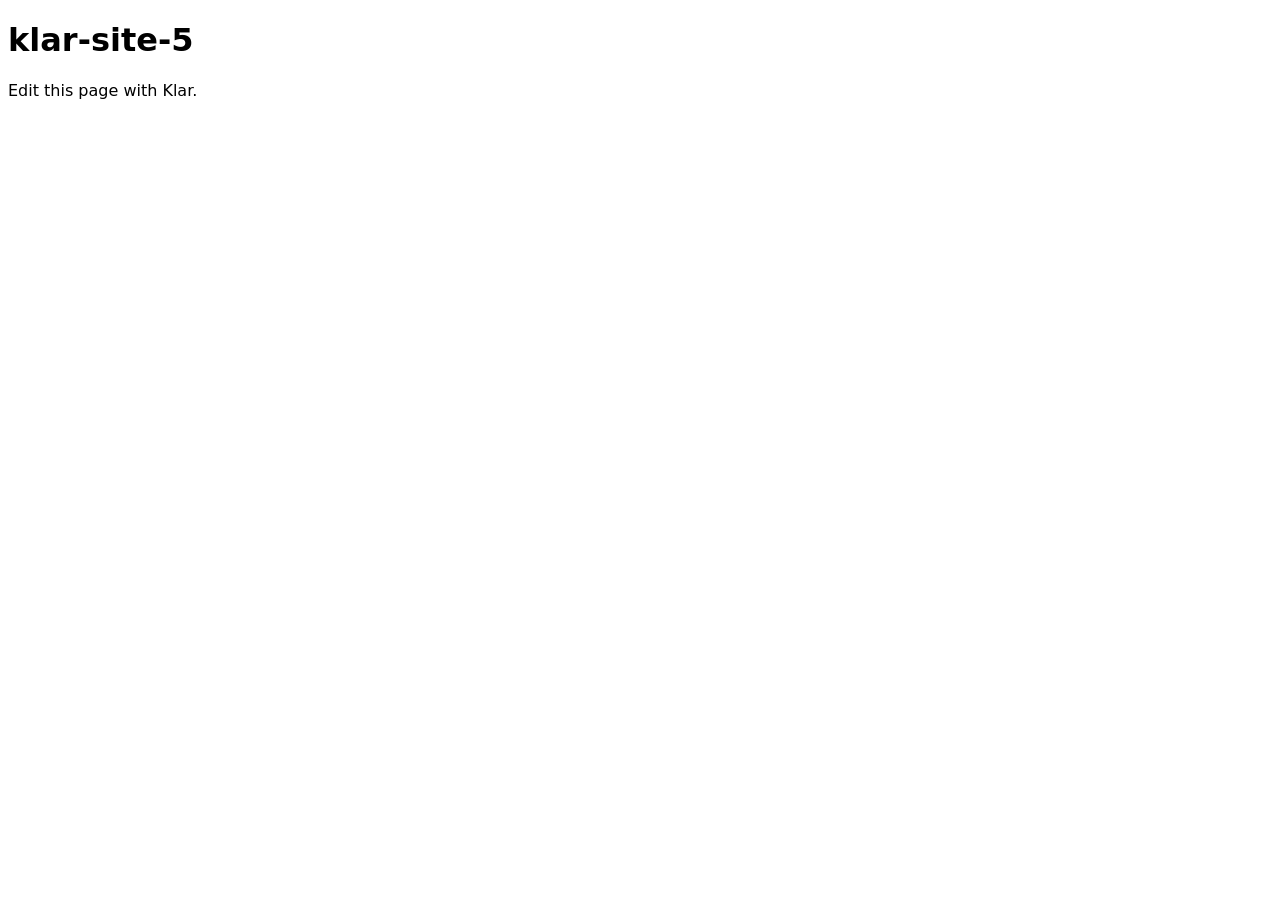
==== index.html @ 197f9dd0 "Seed initial files via Klar" ====
<!DOCTYPE html>
<html lang="en">
  <head>
    <meta charset="UTF-8">
    <meta name="viewport" content="width=device-width, initial-scale=1.0">
    <title>klar-site-5</title>
    <link rel="stylesheet" href="style.css">
    <script src="script.js" defer></script>
  </head>
  <body>
    <h1>klar-site-5</h1>
    <p>Edit this page with Klar.</p>
  </body>
</html>
---- style.css ----
body {
  font-family: system-ui, sans-serif;
}
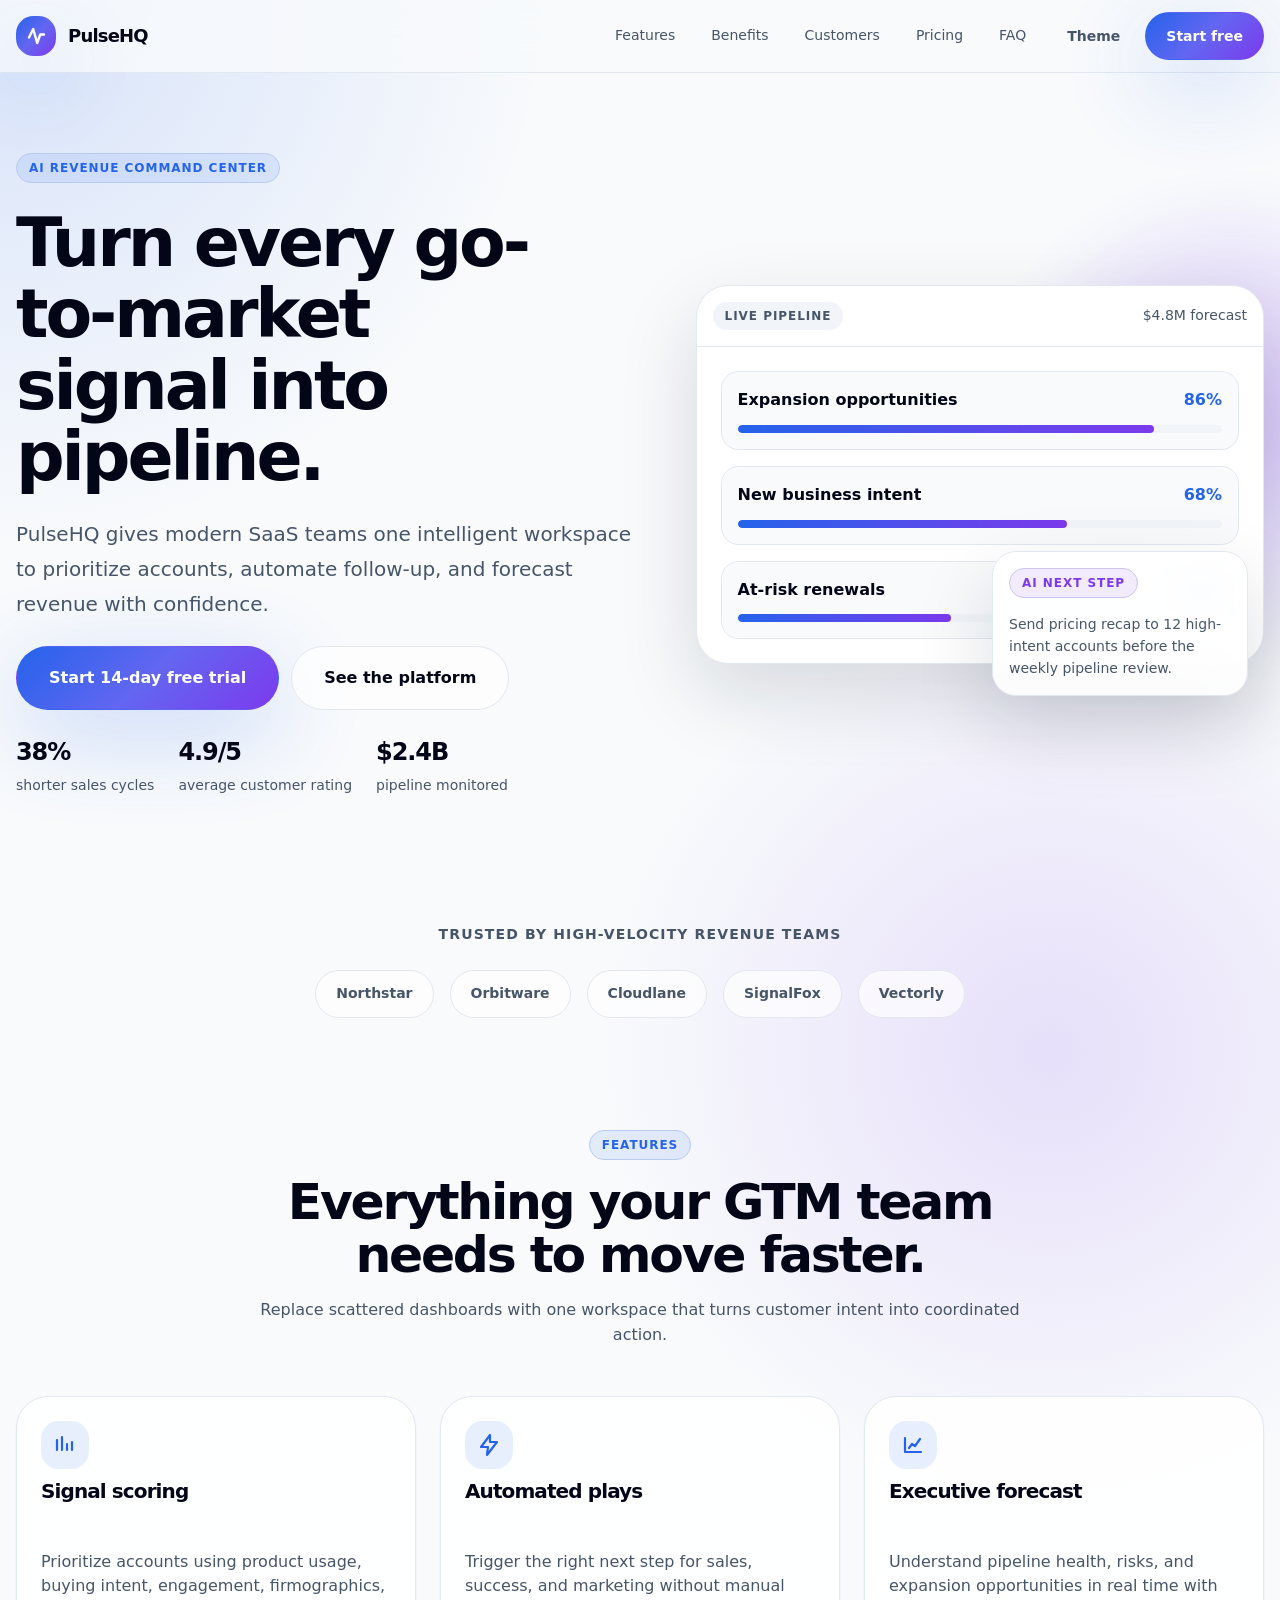
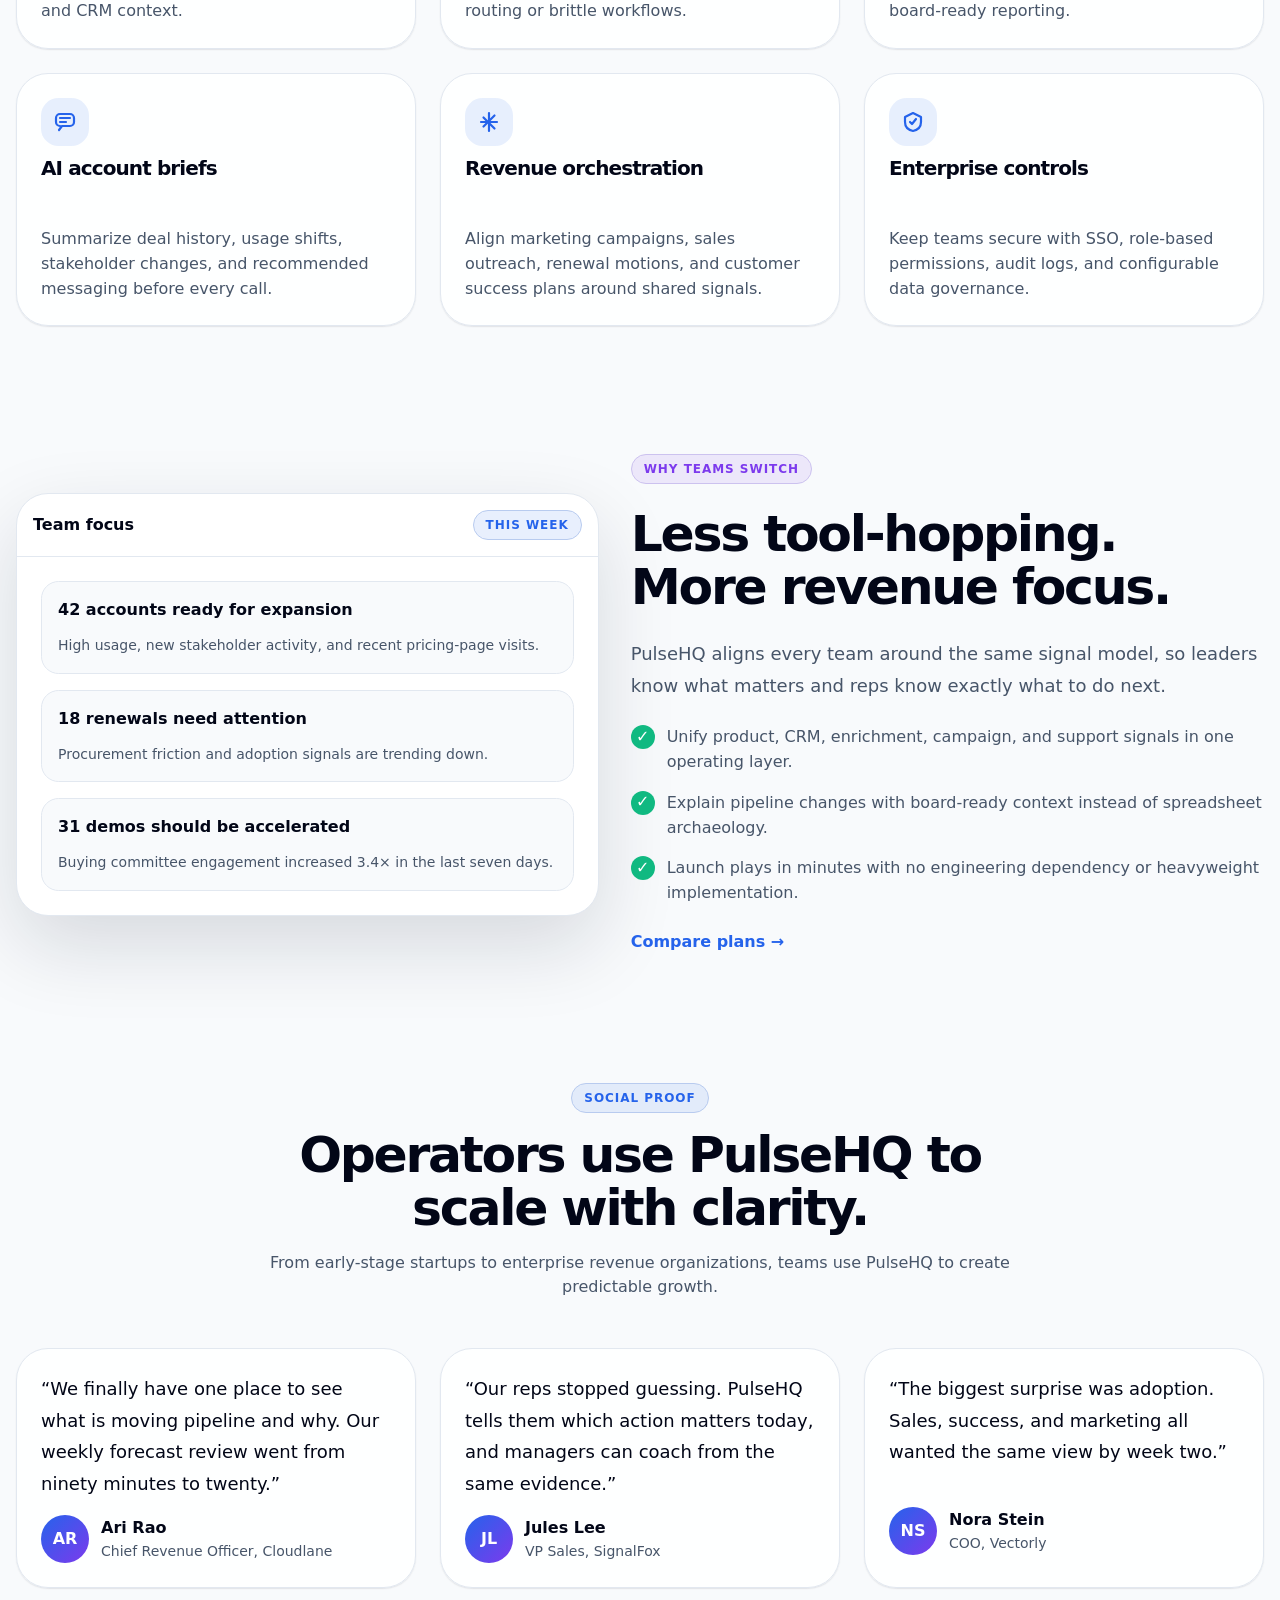
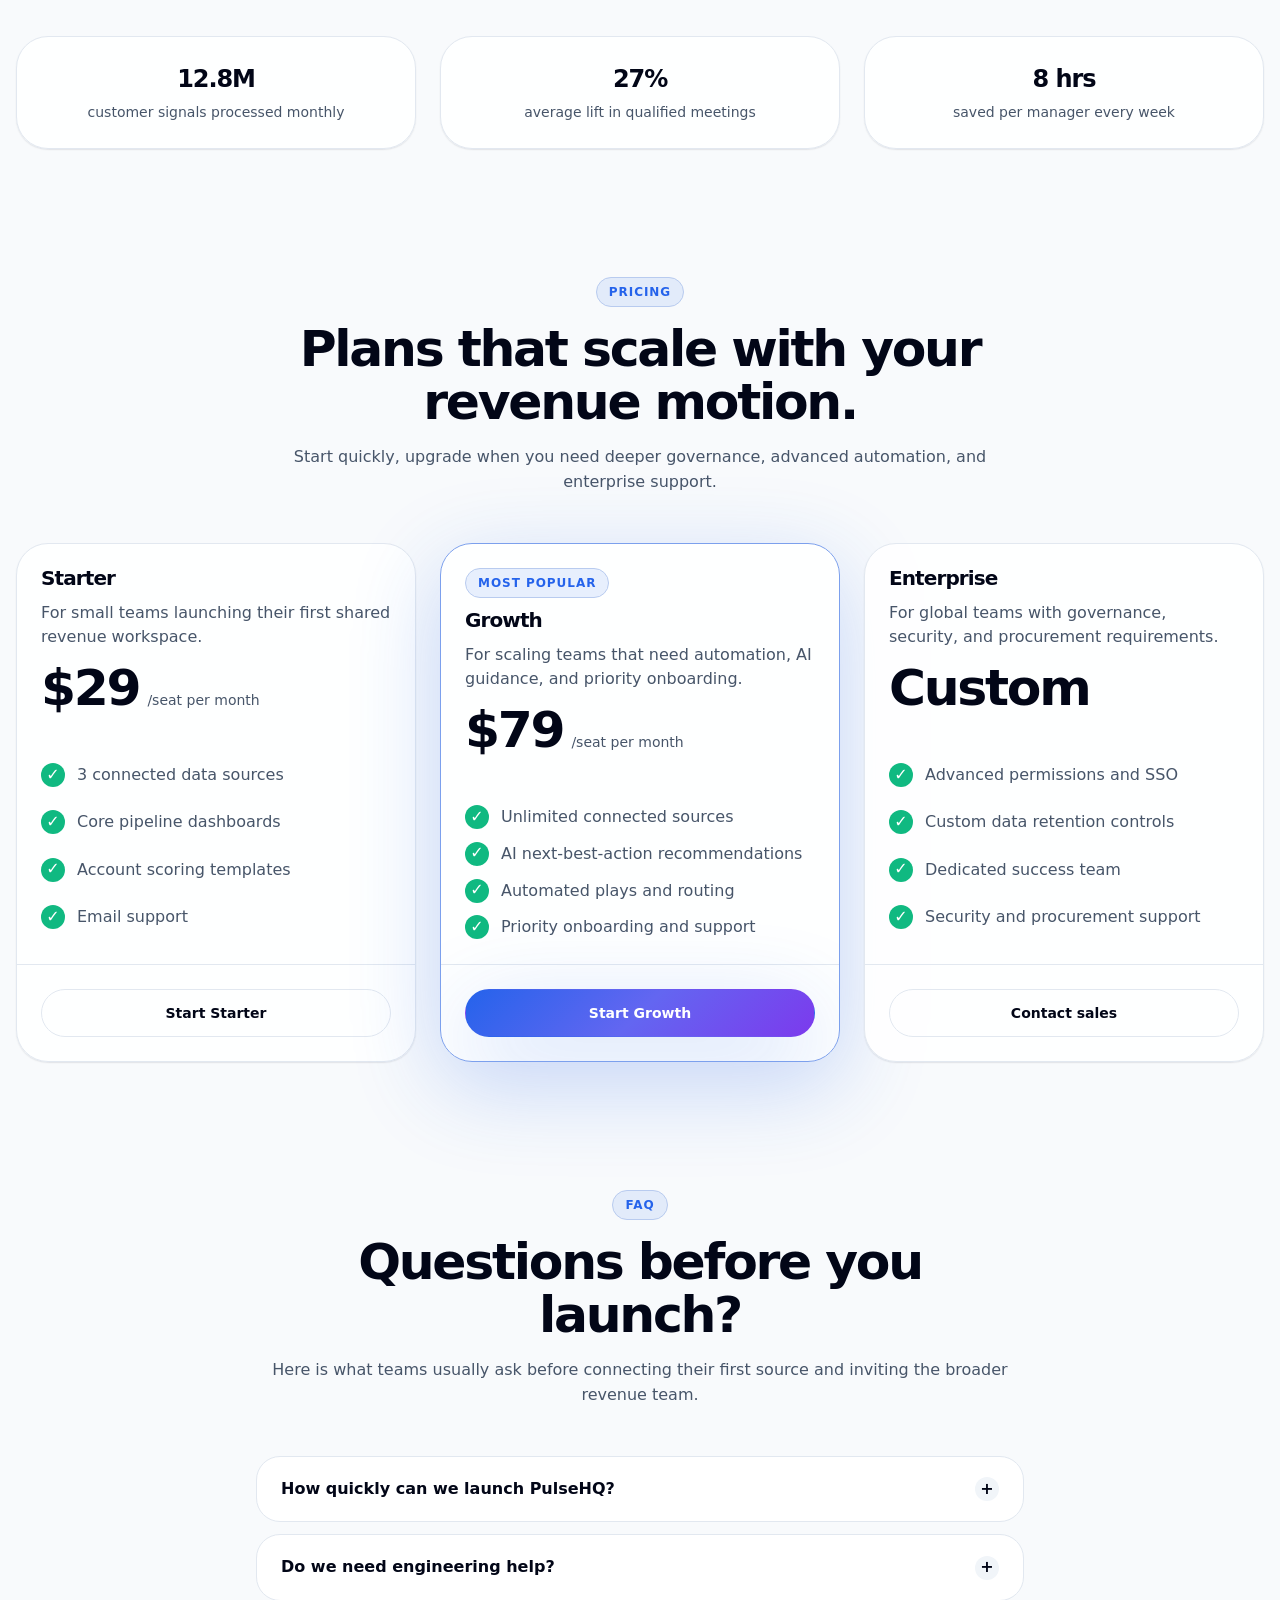
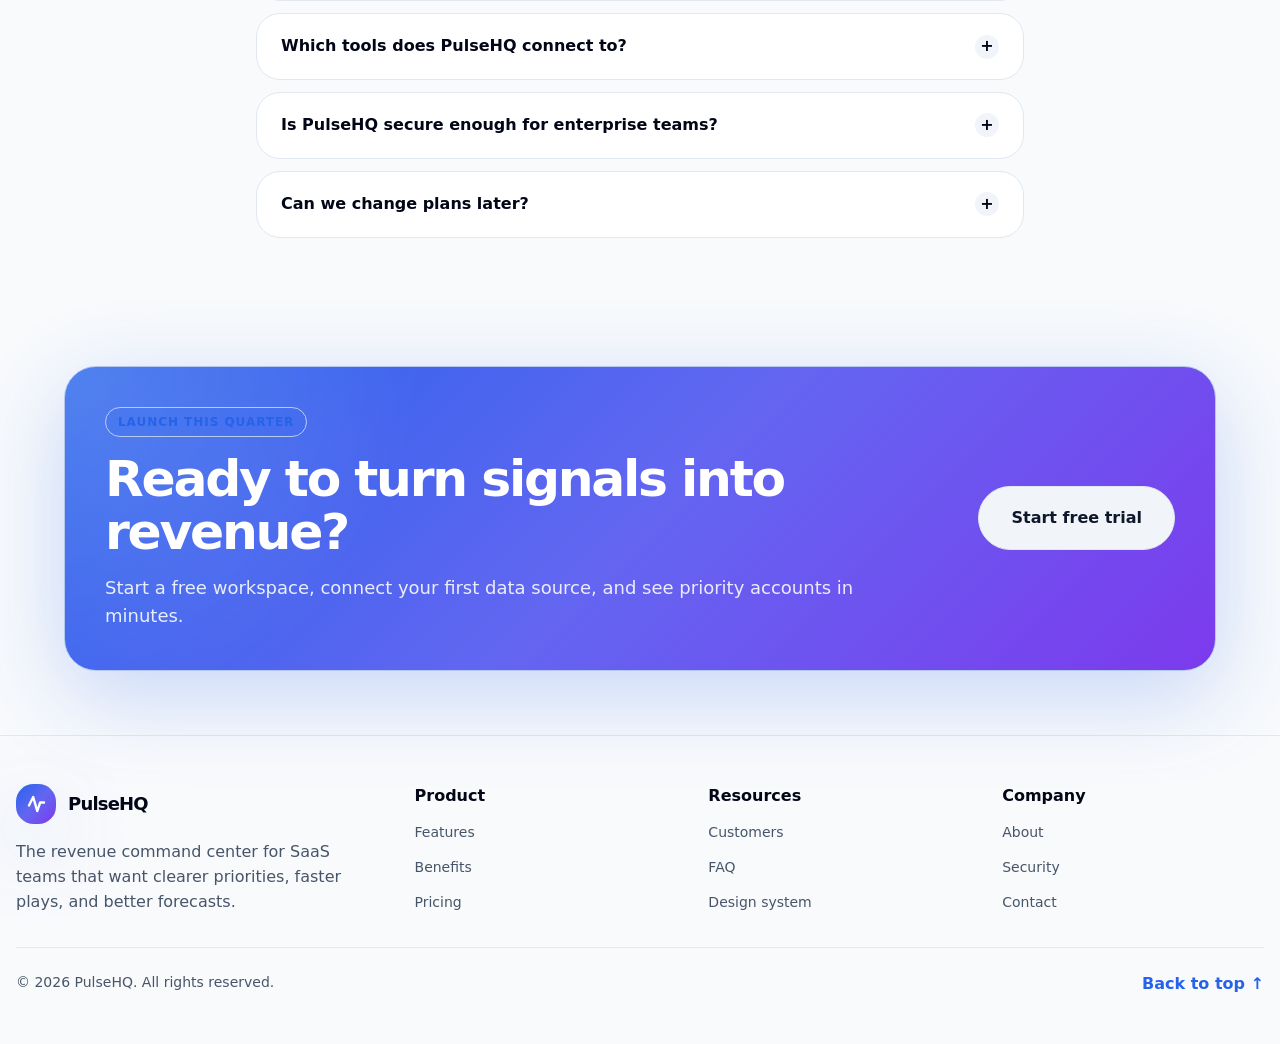
==== commit 7aaa570b: "Generate site via Klar (4 files)" ====
--- a/index.html
+++ b/index.html
@@ -1,14 +1,613 @@
 <!DOCTYPE html>
 <html lang="en">
-  <head>
-    <meta charset="UTF-8">
-    <meta name="viewport" content="width=device-width, initial-scale=1.0">
-    <title>klar-site-5</title>
-    <link rel="stylesheet" href="style.css">
-    <script src="script.js" defer></script>
-  </head>
-  <body>
-    <h1>klar-site-5</h1>
-    <p>Edit this page with Klar.</p>
-  </body>
+<head>
+  <meta charset="utf-8" />
+  <meta name="viewport" content="width=device-width, initial-scale=1" />
+  <meta name="description" content="PulseHQ is the AI revenue command center that helps SaaS teams prioritize accounts, automate plays, and forecast pipeline with confidence." />
+  <title>PulseHQ · AI Revenue Command Center for SaaS Teams</title>
+  <link rel="stylesheet" href="/style.css" />
+</head>
+
+<body>
+  <header class="site-header">
+    <div class="container-wide site-header__inner">
+      <a class="brand" href="#top" aria-label="PulseHQ home">
+        <span class="brand-mark" aria-hidden="true">
+          <svg class="size-6" viewBox="0 0 24 24" fill="none" aria-hidden="true">
+            <path d="M5 13.5L9.2 5l4 14 3-8.5H20" stroke="currentColor" stroke-width="2.4" stroke-linecap="round" stroke-linejoin="round"/>
+          </svg>
+        </span>
+        <span>PulseHQ</span>
+      </a>
+
+      <nav class="site-nav" id="primary-navigation" aria-label="Primary navigation">
+        <a class="nav-link" href="#features">Features</a>
+        <a class="nav-link" href="#benefits">Benefits</a>
+        <a class="nav-link" href="#customers">Customers</a>
+        <a class="nav-link" href="#pricing">Pricing</a>
+        <a class="nav-link" href="#faq">FAQ</a>
+        <button class="btn btn-ghost" type="button" aria-label="Toggle theme">Theme</button>
+        <a class="btn btn-primary" href="#pricing">Start free</a>
+      </nav>
+
+      <button class="mobile-nav-toggle" type="button" aria-label="Toggle navigation" aria-controls="primary-navigation" aria-expanded="false">
+        <span class="mobile-nav-toggle__bar" aria-hidden="true"></span>
+      </button>
+    </div>
+  </header>
+
+  <main id="top">
+    <section class="hero">
+      <div class="container-wide hero__inner">
+        <div class="hero__content reveal">
+          <span class="badge">AI revenue command center</span>
+          <h1 class="hero__title">Turn every go-to-market signal into pipeline.</h1>
+          <p class="hero__lead">
+            PulseHQ gives modern SaaS teams one intelligent workspace to prioritize accounts,
+            automate follow-up, and forecast revenue with confidence.
+          </p>
+
+          <div class="hero__actions" aria-label="Primary calls to action">
+            <a class="btn btn-primary btn-lg" href="#pricing">Start 14-day free trial</a>
+            <a class="btn btn-outline btn-lg" href="#features">See the platform</a>
+          </div>
+
+          <div class="hero__proof" aria-label="Performance highlights">
+            <div class="stat">
+              <span class="stat__value">38%</span>
+              <span class="stat__label">shorter sales cycles</span>
+            </div>
+            <div class="stat">
+              <span class="stat__value">4.9/5</span>
+              <span class="stat__label">average customer rating</span>
+            </div>
+            <div class="stat">
+              <span class="stat__value">$2.4B</span>
+              <span class="stat__label">pipeline monitored</span>
+            </div>
+          </div>
+        </div>
+
+        <div class="hero-visual reveal">
+          <div class="dashboard-card" aria-label="Revenue dashboard preview">
+            <div class="dashboard-card__topbar">
+              <span class="tag">Live pipeline</span>
+              <span class="text-sm text-muted-foreground">$4.8M forecast</span>
+            </div>
+            <div class="dashboard-card__body">
+              <div class="dashboard-row">
+                <div class="flex justify-between gap-4">
+                  <strong>Expansion opportunities</strong>
+                  <span class="text-primary font-semibold">86%</span>
+                </div>
+                <div class="progress" aria-label="Expansion opportunities at 86 percent">
+                  <div class="progress__bar progress__bar--long"></div>
+                </div>
+              </div>
+
+              <div class="dashboard-row">
+                <div class="flex justify-between gap-4">
+                  <strong>New business intent</strong>
+                  <span class="text-primary font-semibold">68%</span>
+                </div>
+                <div class="progress" aria-label="New business intent at 68 percent">
+                  <div class="progress__bar progress__bar--medium"></div>
+                </div>
+              </div>
+
+              <div class="dashboard-row">
+                <div class="flex justify-between gap-4">
+                  <strong>At-risk renewals</strong>
+                  <span class="text-primary font-semibold">44%</span>
+                </div>
+                <div class="progress" aria-label="At-risk renewals at 44 percent">
+                  <div class="progress__bar progress__bar--short"></div>
+                </div>
+              </div>
+            </div>
+          </div>
+
+          <div class="floating-panel">
+            <span class="badge badge-accent">AI next step</span>
+            <p class="mt-4 text-sm">
+              Send pricing recap to 12 high-intent accounts before the weekly pipeline review.
+            </p>
+          </div>
+        </div>
+      </div>
+    </section>
+
+    <section class="section-tight" aria-labelledby="trusted-by">
+      <div class="container">
+        <h2 class="sr-only" id="trusted-by">Trusted by leading SaaS teams</h2>
+        <p class="text-center text-sm font-semibold uppercase tracking-wide text-muted-foreground mb-6">
+          Trusted by high-velocity revenue teams
+        </p>
+        <div class="logo-strip" aria-label="Customer logos">
+          <span class="logo-pill">Northstar</span>
+          <span class="logo-pill">Orbitware</span>
+          <span class="logo-pill">Cloudlane</span>
+          <span class="logo-pill">SignalFox</span>
+          <span class="logo-pill">Vectorly</span>
+        </div>
+      </div>
+    </section>
+
+    <section class="section" id="features" aria-labelledby="features-title">
+      <div class="container-wide">
+        <div class="section-header mb-12 reveal">
+          <span class="badge mx-auto">Features</span>
+          <h2 id="features-title">Everything your GTM team needs to move faster.</h2>
+          <p>
+            Replace scattered dashboards with one workspace that turns customer intent into coordinated action.
+          </p>
+        </div>
+
+        <div class="feature-grid">
+          <article class="card feature-card reveal">
+            <div class="card__header">
+              <span class="icon-card" aria-hidden="true">
+                <svg class="size-6" viewBox="0 0 24 24" fill="none">
+                  <path d="M4 17V7m5 10V4m5 13v-6m5 6V9" stroke="currentColor" stroke-width="2.2" stroke-linecap="round"/>
+                </svg>
+              </span>
+              <h3 class="card__title">Signal scoring</h3>
+            </div>
+            <div class="card__body">
+              <p class="card__text">
+                Prioritize accounts using product usage, buying intent, engagement, firmographics, and CRM context.
+              </p>
+            </div>
+          </article>
+
+          <article class="card feature-card reveal">
+            <div class="card__header">
+              <span class="icon-card" aria-hidden="true">
+                <svg class="size-6" viewBox="0 0 24 24" fill="none">
+                  <path d="M13 2L4 14h7l-1 8 10-13h-7l0-7z" stroke="currentColor" stroke-width="2.2" stroke-linejoin="round"/>
+                </svg>
+              </span>
+              <h3 class="card__title">Automated plays</h3>
+            </div>
+            <div class="card__body">
+              <p class="card__text">
+                Trigger the right next step for sales, success, and marketing without manual routing or brittle workflows.
+              </p>
+            </div>
+          </article>
+
+          <article class="card feature-card reveal">
+            <div class="card__header">
+              <span class="icon-card" aria-hidden="true">
+                <svg class="size-6" viewBox="0 0 24 24" fill="none">
+                  <path d="M4 19V5m0 14h16M8 15l3-4 3 2 5-7" stroke="currentColor" stroke-width="2.2" stroke-linecap="round" stroke-linejoin="round"/>
+                </svg>
+              </span>
+              <h3 class="card__title">Executive forecast</h3>
+            </div>
+            <div class="card__body">
+              <p class="card__text">
+                Understand pipeline health, risks, and expansion opportunities in real time with board-ready reporting.
+              </p>
+            </div>
+          </article>
+
+          <article class="card feature-card reveal">
+            <div class="card__header">
+              <span class="icon-card" aria-hidden="true">
+                <svg class="size-6" viewBox="0 0 24 24" fill="none">
+                  <path d="M7 8h10M7 12h6m-7 8l3-4h8a4 4 0 0 0 4-4V8a4 4 0 0 0-4-4H7a4 4 0 0 0-4 4v4a4 4 0 0 0 4 4" stroke="currentColor" stroke-width="2.2" stroke-linecap="round" stroke-linejoin="round"/>
+                </svg>
+              </span>
+              <h3 class="card__title">AI account briefs</h3>
+            </div>
+            <div class="card__body">
+              <p class="card__text">
+                Summarize deal history, usage shifts, stakeholder changes, and recommended messaging before every call.
+              </p>
+            </div>
+          </article>
+
+          <article class="card feature-card reveal">
+            <div class="card__header">
+              <span class="icon-card" aria-hidden="true">
+                <svg class="size-6" viewBox="0 0 24 24" fill="none">
+                  <path d="M12 3v18m8-9H4m13.5-6.5l-11 11m11 2l-11-11" stroke="currentColor" stroke-width="2.2" stroke-linecap="round"/>
+                </svg>
+              </span>
+              <h3 class="card__title">Revenue orchestration</h3>
+            </div>
+            <div class="card__body">
+              <p class="card__text">
+                Align marketing campaigns, sales outreach, renewal motions, and customer success plans around shared signals.
+              </p>
+            </div>
+          </article>
+
+          <article class="card feature-card reveal">
+            <div class="card__header">
+              <span class="icon-card" aria-hidden="true">
+                <svg class="size-6" viewBox="0 0 24 24" fill="none">
+                  <path d="M12 3l8 4v5c0 5-3.4 8-8 9-4.6-1-8-4-8-9V7l8-4z" stroke="currentColor" stroke-width="2.2" stroke-linejoin="round"/>
+                  <path d="M9 12l2 2 4-5" stroke="currentColor" stroke-width="2.2" stroke-linecap="round" stroke-linejoin="round"/>
+                </svg>
+              </span>
+              <h3 class="card__title">Enterprise controls</h3>
+            </div>
+            <div class="card__body">
+              <p class="card__text">
+                Keep teams secure with SSO, role-based permissions, audit logs, and configurable data governance.
+              </p>
+            </div>
+          </article>
+        </div>
+      </div>
+    </section>
+
+    <section class="section" id="benefits" aria-labelledby="benefits-title">
+      <div class="container-wide benefit">
+        <div class="dashboard-card reveal">
+          <div class="dashboard-card__topbar">
+            <strong>Team focus</strong>
+            <span class="badge">This week</span>
+          </div>
+          <div class="dashboard-card__body">
+            <div class="dashboard-row">
+              <strong>42 accounts ready for expansion</strong>
+              <p class="text-sm">High usage, new stakeholder activity, and recent pricing-page visits.</p>
+            </div>
+            <div class="dashboard-row">
+              <strong>18 renewals need attention</strong>
+              <p class="text-sm">Procurement friction and adoption signals are trending down.</p>
+            </div>
+            <div class="dashboard-row">
+              <strong>31 demos should be accelerated</strong>
+              <p class="text-sm">Buying committee engagement increased 3.4× in the last seven days.</p>
+            </div>
+          </div>
+        </div>
+
+        <div class="grid gap-6 reveal">
+          <span class="badge badge-accent">Why teams switch</span>
+          <h2 id="benefits-title">Less tool-hopping. More revenue focus.</h2>
+          <p class="text-lg leading-relaxed">
+            PulseHQ aligns every team around the same signal model, so leaders know what matters
+            and reps know exactly what to do next.
+          </p>
+
+          <ul class="benefit-list">
+            <li class="benefit-item">
+              <span class="check" aria-hidden="true">✓</span>
+              <span>Unify product, CRM, enrichment, campaign, and support signals in one operating layer.</span>
+            </li>
+            <li class="benefit-item">
+              <span class="check" aria-hidden="true">✓</span>
+              <span>Explain pipeline changes with board-ready context instead of spreadsheet archaeology.</span>
+            </li>
+            <li class="benefit-item">
+              <span class="check" aria-hidden="true">✓</span>
+              <span>Launch plays in minutes with no engineering dependency or heavyweight implementation.</span>
+            </li>
+          </ul>
+
+          <a class="cta-link" href="#pricing">Compare plans →</a>
+        </div>
+      </div>
+    </section>
+
+    <section class="section" id="customers" aria-labelledby="customers-title">
+      <div class="container-wide">
+        <div class="section-header mb-12 reveal">
+          <span class="badge mx-auto">Social proof</span>
+          <h2 id="customers-title">Operators use PulseHQ to scale with clarity.</h2>
+          <p>
+            From early-stage startups to enterprise revenue organizations, teams use PulseHQ to create predictable growth.
+          </p>
+        </div>
+
+        <div class="grid grid-cols-1 md:grid-cols-3 gap-6">
+          <article class="card testimonial reveal">
+            <div class="card__body">
+              <p class="testimonial__quote">
+                “We finally have one place to see what is moving pipeline and why. Our weekly forecast review went from ninety minutes to twenty.”
+              </p>
+              <div class="testimonial__author">
+                <span class="avatar" aria-hidden="true">AR</span>
+                <div>
+                  <strong>Ari Rao</strong>
+                  <p class="text-sm">Chief Revenue Officer, Cloudlane</p>
+                </div>
+              </div>
+            </div>
+          </article>
+
+          <article class="card testimonial reveal">
+            <div class="card__body">
+              <p class="testimonial__quote">
+                “Our reps stopped guessing. PulseHQ tells them which action matters today, and managers can coach from the same evidence.”
+              </p>
+              <div class="testimonial__author">
+                <span class="avatar" aria-hidden="true">JL</span>
+                <div>
+                  <strong>Jules Lee</strong>
+                  <p class="text-sm">VP Sales, SignalFox</p>
+                </div>
+              </div>
+            </div>
+          </article>
+
+          <article class="card testimonial reveal">
+            <div class="card__body">
+              <p class="testimonial__quote">
+                “The biggest surprise was adoption. Sales, success, and marketing all wanted the same view by week two.”
+              </p>
+              <div class="testimonial__author">
+                <span class="avatar" aria-hidden="true">NS</span>
+                <div>
+                  <strong>Nora Stein</strong>
+                  <p class="text-sm">COO, Vectorly</p>
+                </div>
+              </div>
+            </div>
+          </article>
+        </div>
+
+        <div class="grid grid-cols-1 md:grid-cols-3 gap-6 mt-12">
+          <div class="card p-6 text-center reveal">
+            <div class="stat">
+              <span class="stat__value">12.8M</span>
+              <span class="stat__label">customer signals processed monthly</span>
+            </div>
+          </div>
+          <div class="card p-6 text-center reveal">
+            <div class="stat">
+              <span class="stat__value">27%</span>
+              <span class="stat__label">average lift in qualified meetings</span>
+            </div>
+          </div>
+          <div class="card p-6 text-center reveal">
+            <div class="stat">
+              <span class="stat__value">8 hrs</span>
+              <span class="stat__label">saved per manager every week</span>
+            </div>
+          </div>
+        </div>
+      </div>
+    </section>
+
+    <section class="section" id="pricing" aria-labelledby="pricing-title">
+      <div class="container-wide">
+        <div class="section-header mb-12 reveal">
+          <span class="badge mx-auto">Pricing</span>
+          <h2 id="pricing-title">Plans that scale with your revenue motion.</h2>
+          <p>
+            Start quickly, upgrade when you need deeper governance, advanced automation, and enterprise support.
+          </p>
+        </div>
+
+        <div class="grid grid-cols-1 md:grid-cols-3 gap-6">
+          <article class="card pricing-card reveal">
+            <div class="card__header">
+              <h3 class="card__title">Starter</h3>
+              <p>For small teams launching their first shared revenue workspace.</p>
+              <div class="price">
+                <span class="price__amount">$29</span>
+                <span class="price__period">/seat per month</span>
+              </div>
+            </div>
+            <div class="card__body flex-1">
+              <ul class="feature-list">
+                <li><span class="check" aria-hidden="true">✓</span><span>3 connected data sources</span></li>
+                <li><span class="check" aria-hidden="true">✓</span><span>Core pipeline dashboards</span></li>
+                <li><span class="check" aria-hidden="true">✓</span><span>Account scoring templates</span></li>
+                <li><span class="check" aria-hidden="true">✓</span><span>Email support</span></li>
+              </ul>
+            </div>
+            <div class="card__footer">
+              <a class="btn btn-outline w-full" href="#faq">Start Starter</a>
+            </div>
+          </article>
+
+          <article class="card pricing-card pricing-card--featured reveal">
+            <div class="card__header">
+              <span class="badge">Most popular</span>
+              <h3 class="card__title">Growth</h3>
+              <p>For scaling teams that need automation, AI guidance, and priority onboarding.</p>
+              <div class="price">
+                <span class="price__amount">$79</span>
+                <span class="price__period">/seat per month</span>
+              </div>
+            </div>
+            <div class="card__body flex-1">
+              <ul class="feature-list">
+                <li><span class="check" aria-hidden="true">✓</span><span>Unlimited connected sources</span></li>
+                <li><span class="check" aria-hidden="true">✓</span><span>AI next-best-action recommendations</span></li>
+                <li><span class="check" aria-hidden="true">✓</span><span>Automated plays and routing</span></li>
+                <li><span class="check" aria-hidden="true">✓</span><span>Priority onboarding and support</span></li>
+              </ul>
+            </div>
+            <div class="card__footer">
+              <a class="btn btn-primary w-full" href="#faq">Start Growth</a>
+            </div>
+          </article>
+
+          <article class="card pricing-card reveal">
+            <div class="card__header">
+              <h3 class="card__title">Enterprise</h3>
+              <p>For global teams with governance, security, and procurement requirements.</p>
+              <div class="price">
+                <span class="price__amount">Custom</span>
+              </div>
+            </div>
+            <div class="card__body flex-1">
+              <ul class="feature-list">
+                <li><span class="check" aria-hidden="true">✓</span><span>Advanced permissions and SSO</span></li>
+                <li><span class="check" aria-hidden="true">✓</span><span>Custom data retention controls</span></li>
+                <li><span class="check" aria-hidden="true">✓</span><span>Dedicated success team</span></li>
+                <li><span class="check" aria-hidden="true">✓</span><span>Security and procurement support</span></li>
+              </ul>
+            </div>
+            <div class="card__footer">
+              <a class="btn btn-outline w-full" href="#faq">Contact sales</a>
+            </div>
+          </article>
+        </div>
+      </div>
+    </section>
+
+    <section class="section" id="faq" aria-labelledby="faq-title">
+      <div class="container-narrow">
+        <div class="section-header mb-12 reveal">
+          <span class="badge mx-auto">FAQ</span>
+          <h2 id="faq-title">Questions before you launch?</h2>
+          <p>
+            Here is what teams usually ask before connecting their first source and inviting the broader revenue team.
+          </p>
+        </div>
+
+        <div class="faq reveal">
+          <div class="faq-item">
+            <button class="faq-question" type="button" aria-expanded="false" aria-controls="faq-answer-1" id="faq-question-1">
+              How quickly can we launch PulseHQ?
+              <span class="faq-icon" aria-hidden="true">+</span>
+            </button>
+            <div class="faq-answer" id="faq-answer-1" role="region" aria-labelledby="faq-question-1">
+              <div class="faq-answer__inner">
+                <p>
+                  Most teams connect their CRM, invite users, and publish their first executive workspace in one afternoon.
+                  Growth and Enterprise customers receive guided onboarding to map their signal model.
+                </p>
+              </div>
+            </div>
+          </div>
+
+          <div class="faq-item">
+            <button class="faq-question" type="button" aria-expanded="false" aria-controls="faq-answer-2" id="faq-question-2">
+              Do we need engineering help?
+              <span class="faq-icon" aria-hidden="true">+</span>
+            </button>
+            <div class="faq-answer" id="faq-answer-2" role="region" aria-labelledby="faq-question-2">
+              <div class="faq-answer__inner">
+                <p>
+                  No. PulseHQ includes guided source connections, configurable scoring, and no-code playbooks.
+                  Technical teams can optionally use APIs and webhooks for deeper customization.
+                </p>
+              </div>
+            </div>
+          </div>
+
+          <div class="faq-item">
+            <button class="faq-question" type="button" aria-expanded="false" aria-controls="faq-answer-3" id="faq-question-3">
+              Which tools does PulseHQ connect to?
+              <span class="faq-icon" aria-hidden="true">+</span>
+            </button>
+            <div class="faq-answer" id="faq-answer-3" role="region" aria-labelledby="faq-question-3">
+              <div class="faq-answer__inner">
+                <p>
+                  PulseHQ connects with common CRMs, product analytics tools, data warehouses, enrichment providers,
+                  marketing automation platforms, support tools, and customer success systems.
+                </p>
+              </div>
+            </div>
+          </div>
+
+          <div class="faq-item">
+            <button class="faq-question" type="button" aria-expanded="false" aria-controls="faq-answer-4" id="faq-question-4">
+              Is PulseHQ secure enough for enterprise teams?
+              <span class="faq-icon" aria-hidden="true">+</span>
+            </button>
+            <div class="faq-answer" id="faq-answer-4" role="region" aria-labelledby="faq-question-4">
+              <div class="faq-answer__inner">
+                <p>
+                  Yes. PulseHQ supports SSO, role-based access, audit logs, configurable retention, and enterprise-grade
+                  data controls designed for security-conscious SaaS organizations.
+                </p>
+              </div>
+            </div>
+          </div>
+
+          <div class="faq-item">
+            <button class="faq-question" type="button" aria-expanded="false" aria-controls="faq-answer-5" id="faq-question-5">
+              Can we change plans later?
+              <span class="faq-icon" aria-hidden="true">+</span>
+            </button>
+            <div class="faq-answer" id="faq-answer-5" role="region" aria-labelledby="faq-question-5">
+              <div class="faq-answer__inner">
+                <p>
+                  Absolutely. You can start with Starter, move to Growth as your team scales, or work with us on
+                  an Enterprise plan when you need advanced governance and custom procurement.
+                </p>
+              </div>
+            </div>
+          </div>
+        </div>
+      </div>
+    </section>
+
+    <section class="section" aria-labelledby="cta-title">
+      <div class="container">
+        <div class="cta reveal">
+          <div class="grid gap-6 md:flex md:items-center md:justify-between">
+            <div class="max-w-3xl">
+              <span class="badge">Launch this quarter</span>
+              <h2 class="mt-4" id="cta-title">Ready to turn signals into revenue?</h2>
+              <p class="mt-4 text-lg">
+                Start a free workspace, connect your first data source, and see priority accounts in minutes.
+              </p>
+            </div>
+            <a class="btn btn-secondary btn-lg" href="#pricing">Start free trial</a>
+          </div>
+        </div>
+      </div>
+    </section>
+  </main>
+
+  <footer class="site-footer">
+    <div class="container-wide site-footer__inner">
+      <div class="footer-grid">
+        <div>
+          <a class="brand" href="#top" aria-label="PulseHQ home">
+            <span class="brand-mark" aria-hidden="true">
+              <svg class="size-6" viewBox="0 0 24 24" fill="none" aria-hidden="true">
+                <path d="M5 13.5L9.2 5l4 14 3-8.5H20" stroke="currentColor" stroke-width="2.4" stroke-linecap="round" stroke-linejoin="round"/>
+              </svg>
+            </span>
+            <span>PulseHQ</span>
+          </a>
+          <p class="mt-4 max-w-xl">
+            The revenue command center for SaaS teams that want clearer priorities, faster plays, and better forecasts.
+          </p>
+        </div>
+
+        <div class="footer-links">
+          <strong>Product</strong>
+          <a class="footer-link" href="#features">Features</a>
+          <a class="footer-link" href="#benefits">Benefits</a>
+          <a class="footer-link" href="#pricing">Pricing</a>
+        </div>
+
+        <div class="footer-links">
+          <strong>Resources</strong>
+          <a class="footer-link" href="#customers">Customers</a>
+          <a class="footer-link" href="#faq">FAQ</a>
+          <a class="footer-link" href="design-system/design-system.html">Design system</a>
+        </div>
+
+        <div class="footer-links">
+          <strong>Company</strong>
+          <a class="footer-link" href="#top">About</a>
+          <a class="footer-link" href="#top">Security</a>
+          <a class="footer-link" href="#top">Contact</a>
+        </div>
+      </div>
+
+      <div class="flex flex-wrap gap-4 justify-between border-t pt-6">
+        <p class="text-sm">© 2026 PulseHQ. All rights reserved.</p>
+        <a class="cta-link" href="#top">Back to top ↑</a>
+      </div>
+    </div>
+  </footer>
+
+  <script src="script.js"></script>
+</body>
 </html>
--- a/style.css
+++ b/style.css
@@ -1,3 +1,1538 @@
+/*
+  Assumptions: one-page premium SaaS landing page for a modern analytics/workflow product.
+  Brand direction: polished 2026 SaaS aesthetic with deep navy, electric blue/violet accents,
+  neutral system typography, soft glass surfaces, conversion-focused sections, and full dark theme.
+*/
+
+/* ==========================================================================
+   1. Design tokens
+   ========================================================================== */
+
+:root {
+  /* Raw palette */
+  --color-white: #ffffff;
+  --color-black: #020617;
+  --color-slate-50: #f8fafc;
+  --color-slate-100: #f1f5f9;
+  --color-slate-200: #e2e8f0;
+  --color-slate-300: #cbd5e1;
+  --color-slate-400: #94a3b8;
+  --color-slate-500: #64748b;
+  --color-slate-600: #475569;
+  --color-slate-700: #334155;
+  --color-slate-800: #1e293b;
+  --color-slate-900: #0f172a;
+  --color-slate-950: #020617;
+  --color-blue-50: #eff6ff;
+  --color-blue-100: #dbeafe;
+  --color-blue-500: #3b82f6;
+  --color-blue-600: #2563eb;
+  --color-blue-700: #1d4ed8;
+  --color-indigo-500: #6366f1;
+  --color-indigo-600: #4f46e5;
+  --color-violet-500: #8b5cf6;
+  --color-violet-600: #7c3aed;
+  --color-emerald-500: #10b981;
+  --color-amber-500: #f59e0b;
+  --color-red-500: #ef4444;
+
+  /* Semantic color tokens */
+  --background: var(--color-slate-50);
+  --foreground: var(--color-slate-950);
+  --primary: var(--color-blue-600);
+  --primary-foreground: var(--color-white);
+  --secondary: var(--color-slate-100);
+  --secondary-foreground: var(--color-slate-900);
+  --muted: var(--color-slate-100);
+  --muted-foreground: var(--color-slate-600);
+  --accent: var(--color-violet-600);
+  --accent-foreground: var(--color-white);
+  --success: var(--color-emerald-500);
+  --warning: var(--color-amber-500);
+  --destructive: var(--color-red-500);
+  --destructive-foreground: var(--color-white);
+  --border: var(--color-slate-200);
+  --input: var(--color-white);
+  --ring: var(--color-blue-500);
+  --card: var(--color-white);
+  --card-foreground: var(--color-slate-950);
+  --popover: var(--color-white);
+  --popover-foreground: var(--color-slate-950);
+  --gradient-start: var(--color-blue-600);
+  --gradient-mid: var(--color-indigo-500);
+  --gradient-end: var(--color-violet-600);
+
+  /* Typography */
+  --font-sans: ui-sans-serif, system-ui, -apple-system, BlinkMacSystemFont, "Segoe UI", sans-serif;
+  --text-xs: 0.75rem;
+  --text-sm: 0.875rem;
+  --text-base: 1rem;
+  --text-lg: 1.125rem;
+  --text-xl: 1.25rem;
+  --text-2xl: 1.5rem;
+  --text-3xl: 1.875rem;
+  --text-4xl: 2.35rem;
+  --text-5xl: 3.15rem;
+  --text-6xl: 4.25rem;
+  --font-normal: 400;
+  --font-medium: 500;
+  --font-semibold: 650;
+  --font-bold: 760;
+  --leading-tight: 1.05;
+  --leading-snug: 1.18;
+  --leading-normal: 1.55;
+  --leading-relaxed: 1.75;
+  --tracking-tight: -0.045em;
+  --tracking-normal: 0;
+  --tracking-wide: 0.08em;
+
+  /* Spacing */
+  --space-0: 0;
+  --space-1: 0.25rem;
+  --space-2: 0.5rem;
+  --space-3: 0.75rem;
+  --space-4: 1rem;
+  --space-5: 1.25rem;
+  --space-6: 1.5rem;
+  --space-8: 2rem;
+  --space-10: 2.5rem;
+  --space-12: 3rem;
+  --space-16: 4rem;
+  --space-20: 5rem;
+  --space-24: 6rem;
+
+  /* Layout */
+  --content-width: 72rem;
+  --content-width-narrow: 48rem;
+  --content-width-wide: 86rem;
+  --header-height: 4.5rem;
+
+  /* Borders, radius, shadows */
+  --border-width-0: 0;
+  --border-width-sm: 1px;
+  --border-width-md: 2px;
+  --border-width-lg: 4px;
+  --radius-none: 0;
+  --radius-sm: 0.5rem;
+  --radius-md: 0.8rem;
+  --radius-lg: 1.1rem;
+  --radius-xl: 1.5rem;
+  --radius-2xl: 2rem;
+  --radius-full: 999px;
+  --shadow-none: none;
+  --shadow-sm: 0 1px 2px rgb(15 23 42 / 0.06), 0 1px 1px rgb(15 23 42 / 0.04);
+  --shadow-md: 0 16px 40px rgb(15 23 42 / 0.08);
+  --shadow-lg: 0 30px 80px rgb(15 23 42 / 0.14);
+  --shadow-glow: 0 24px 90px rgb(37 99 235 / 0.24);
+
+  /* Motion */
+  --transition-fast: 160ms ease;
+  --transition: 240ms ease;
+  --transition-slow: 520ms cubic-bezier(0.22, 1, 0.36, 1);
+}
+
+/* ==========================================================================
+   2. Reset & base
+   ========================================================================== */
+
+*,
+*::before,
+*::after {
+  box-sizing: border-box;
+}
+
+html {
+  min-height: 100%;
+  scroll-behavior: smooth;
+  -webkit-text-size-adjust: 100%;
+}
+
 body {
-  font-family: system-ui, sans-serif;
-}
+  min-height: 100%;
+  margin: 0;
+  font-family: var(--font-sans);
+  font-size: var(--text-base);
+  font-weight: var(--font-normal);
+  line-height: var(--leading-normal);
+  color: var(--foreground);
+  background:
+    radial-gradient(circle at top left, color-mix(in srgb, var(--primary) 16%, transparent), transparent 34rem),
+    radial-gradient(circle at 82% 18%, color-mix(in srgb, var(--accent) 14%, transparent), transparent 28rem),
+    var(--background);
+  text-rendering: optimizeLegibility;
+  -webkit-font-smoothing: antialiased;
+}
+
+body.nav-locked {
+  overflow: hidden;
+}
+
+h1,
+h2,
+h3,
+h4,
+h5,
+h6,
+p,
+figure,
+blockquote,
+dl,
+dd {
+  margin: 0;
+}
+
+h1,
+h2,
+h3,
+h4 {
+  color: var(--foreground);
+  font-weight: var(--font-bold);
+  line-height: var(--leading-tight);
+  letter-spacing: var(--tracking-tight);
+}
+
+h1 {
+  font-size: clamp(var(--text-4xl), 8vw, var(--text-6xl));
+}
+
+h2 {
+  font-size: clamp(var(--text-3xl), 5vw, var(--text-5xl));
+}
+
+h3 {
+  font-size: var(--text-2xl);
+}
+
+h4 {
+  font-size: var(--text-xl);
+}
+
+p {
+  color: var(--muted-foreground);
+}
+
+a {
+  color: inherit;
+  text-decoration: none;
+}
+
+button,
+input,
+textarea,
+select {
+  font: inherit;
+}
+
+button {
+  border: 0;
+  background: none;
+}
+
+img,
+svg {
+  display: block;
+  max-width: 100%;
+}
+
+:focus-visible {
+  outline: var(--border-width-md) solid var(--ring);
+  outline-offset: var(--space-1);
+}
+
+::selection {
+  color: var(--primary-foreground);
+  background: var(--primary);
+}
+
+/* ==========================================================================
+   3. Layout primitives
+   ========================================================================== */
+
+.container,
+.container-narrow,
+.container-wide {
+  width: min(100% - var(--space-8), var(--content-width));
+  margin-inline: auto;
+}
+
+.container-narrow {
+  width: min(100% - var(--space-8), var(--content-width-narrow));
+}
+
+.container-wide {
+  width: min(100% - var(--space-8), var(--content-width-wide));
+}
+
+.section {
+  padding-block: var(--space-16);
+}
+
+.section-tight {
+  padding-block: var(--space-12);
+}
+
+.section-header {
+  display: grid;
+  gap: var(--space-4);
+  max-width: var(--content-width-narrow);
+  margin-inline: auto;
+  text-align: center;
+}
+
+.grid {
+  display: grid;
+  gap: var(--space-6);
+}
+
+/* ==========================================================================
+   4. Semantic components
+   ========================================================================== */
+
+/* Header & navigation */
+
+.site-header {
+  position: sticky;
+  top: var(--space-0);
+  z-index: 50;
+  width: 100%;
+  border-bottom: var(--border-width-sm) solid var(--border);
+  background: color-mix(in srgb, var(--background) 88%, transparent);
+  backdrop-filter: blur(18px);
+}
+
+.site-header__inner {
+  min-height: var(--header-height);
+  display: flex;
+  align-items: center;
+  justify-content: space-between;
+  gap: var(--space-6);
+}
+
+.brand {
+  display: inline-flex;
+  align-items: center;
+  gap: var(--space-3);
+  color: var(--foreground);
+  font-size: var(--text-lg);
+  font-weight: var(--font-bold);
+  letter-spacing: var(--tracking-tight);
+}
+
+.brand-mark {
+  width: var(--space-10);
+  height: var(--space-10);
+  display: inline-flex;
+  align-items: center;
+  justify-content: center;
+  flex-shrink: 0;
+  border-radius: var(--radius-lg);
+  color: var(--primary-foreground);
+  background: linear-gradient(135deg, var(--gradient-start), var(--gradient-mid), var(--gradient-end));
+  box-shadow: var(--shadow-glow);
+}
+
+.site-nav {
+  position: fixed;
+  inset: var(--header-height) var(--space-4) auto var(--space-4);
+  display: none;
+  flex-direction: column;
+  gap: var(--space-2);
+  padding: var(--space-4);
+  border: var(--border-width-sm) solid var(--border);
+  border-radius: var(--radius-xl);
+  background: var(--card);
+  box-shadow: var(--shadow-lg);
+}
+
+.site-nav.is-open {
+  display: flex;
+}
+
+.nav-link {
+  display: inline-flex;
+  align-items: center;
+  min-height: var(--space-10);
+  padding-inline: var(--space-4);
+  border-radius: var(--radius-full);
+  color: var(--muted-foreground);
+  font-size: var(--text-sm);
+  font-weight: var(--font-medium);
+  transition: color var(--transition-fast), background-color var(--transition-fast), transform var(--transition-fast);
+}
+
+.nav-link:hover,
+.nav-link:focus-visible,
+.nav-link[aria-current="page"] {
+  color: var(--foreground);
+  background: var(--secondary);
+}
+
+.mobile-nav-toggle {
+  display: inline-flex;
+  width: var(--space-10);
+  height: var(--space-10);
+  align-items: center;
+  justify-content: center;
+  border: var(--border-width-sm) solid var(--border);
+  border-radius: var(--radius-full);
+  color: var(--foreground);
+  background: var(--card);
+  cursor: pointer;
+  transition: border-color var(--transition-fast), box-shadow var(--transition-fast), transform var(--transition-fast);
+}
+
+.mobile-nav-toggle:hover {
+  border-color: var(--primary);
+  box-shadow: var(--shadow-sm);
+}
+
+.mobile-nav-toggle__bar {
+  position: relative;
+  width: var(--space-5);
+  height: var(--border-width-md);
+  border-radius: var(--radius-full);
+  background: currentColor;
+}
+
+.mobile-nav-toggle__bar::before,
+.mobile-nav-toggle__bar::after {
+  content: "";
+  position: absolute;
+  left: var(--space-0);
+  width: 100%;
+  height: var(--border-width-md);
+  border-radius: var(--radius-full);
+  background: currentColor;
+  transition: transform var(--transition-fast), top var(--transition-fast);
+}
+
+.mobile-nav-toggle__bar::before {
+  top: calc(var(--space-2) * -1);
+}
+
+.mobile-nav-toggle__bar::after {
+  top: var(--space-2);
+}
+
+.mobile-nav-toggle[aria-expanded="true"] .mobile-nav-toggle__bar {
+  background: transparent;
+}
+
+.mobile-nav-toggle[aria-expanded="true"] .mobile-nav-toggle__bar::before {
+  top: var(--space-0);
+  transform: rotate(45deg);
+}
+
+.mobile-nav-toggle[aria-expanded="true"] .mobile-nav-toggle__bar::after {
+  top: var(--space-0);
+  transform: rotate(-45deg);
+}
+
+/* Buttons & links */
+
+.btn {
+  display: inline-flex;
+  min-height: var(--space-12);
+  align-items: center;
+  justify-content: center;
+  gap: var(--space-2);
+  padding: var(--space-3) var(--space-5);
+  border: var(--border-width-sm) solid transparent;
+  border-radius: var(--radius-full);
+  font-size: var(--text-sm);
+  font-weight: var(--font-semibold);
+  line-height: 1;
+  cursor: pointer;
+  transition: transform var(--transition-fast), box-shadow var(--transition-fast), background-color var(--transition-fast), border-color var(--transition-fast), color var(--transition-fast);
+}
+
+.btn:hover {
+  transform: translateY(-1px);
+}
+
+.btn:active {
+  transform: translateY(0);
+}
+
+.btn-primary {
+  color: var(--primary-foreground);
+  background: linear-gradient(135deg, var(--gradient-start), var(--gradient-mid), var(--gradient-end));
+  box-shadow: var(--shadow-glow);
+}
+
+.btn-primary:hover {
+  box-shadow: var(--shadow-lg);
+}
+
+.btn-secondary {
+  color: var(--secondary-foreground);
+  background: var(--secondary);
+  border-color: var(--border);
+}
+
+.btn-secondary:hover {
+  background: color-mix(in srgb, var(--secondary) 72%, var(--primary));
+}
+
+.btn-outline {
+  color: var(--foreground);
+  background: color-mix(in srgb, var(--card) 72%, transparent);
+  border-color: var(--border);
+}
+
+.btn-outline:hover {
+  border-color: var(--primary);
+  box-shadow: var(--shadow-sm);
+}
+
+.btn-ghost {
+  color: var(--muted-foreground);
+  background: transparent;
+}
+
+.btn-ghost:hover {
+  color: var(--foreground);
+  background: var(--secondary);
+}
+
+.btn-lg {
+  min-height: var(--space-16);
+  padding: var(--space-4) var(--space-8);
+  font-size: var(--text-base);
+}
+
+.cta-link {
+  display: inline-flex;
+  align-items: center;
+  gap: var(--space-2);
+  color: var(--primary);
+  font-weight: var(--font-semibold);
+  transition: color var(--transition-fast), gap var(--transition-fast);
+}
+
+.cta-link:hover {
+  gap: var(--space-3);
+  color: var(--accent);
+}
+
+/* Badges, tags, stats */
+
+.badge,
+.tag {
+  display: inline-flex;
+  align-items: center;
+  width: max-content;
+  gap: var(--space-2);
+  border-radius: var(--radius-full);
+  font-size: var(--text-xs);
+  font-weight: var(--font-semibold);
+  line-height: 1;
+  letter-spacing: var(--tracking-wide);
+  text-transform: uppercase;
+}
+
+.badge {
+  padding: var(--space-2) var(--space-3);
+  color: var(--primary);
+  background: color-mix(in srgb, var(--primary) 10%, transparent);
+  border: var(--border-width-sm) solid color-mix(in srgb, var(--primary) 22%, var(--border));
+}
+
+.badge-accent {
+  color: var(--accent);
+  background: color-mix(in srgb, var(--accent) 10%, transparent);
+  border-color: color-mix(in srgb, var(--accent) 22%, var(--border));
+}
+
+.tag {
+  padding: var(--space-2) var(--space-3);
+  color: var(--muted-foreground);
+  background: var(--muted);
+}
+
+.stat {
+  display: grid;
+  gap: var(--space-1);
+}
+
+.stat__value {
+  color: var(--foreground);
+  font-size: var(--text-2xl);
+  font-weight: var(--font-bold);
+  letter-spacing: var(--tracking-tight);
+}
+
+.stat__label {
+  color: var(--muted-foreground);
+  font-size: var(--text-sm);
+}
+
+/* Cards */
+
+.card {
+  position: relative;
+  overflow: hidden;
+  border: var(--border-width-sm) solid var(--border);
+  border-radius: var(--radius-2xl);
+  color: var(--card-foreground);
+  background: color-mix(in srgb, var(--card) 92%, transparent);
+  box-shadow: var(--shadow-sm);
+  transition: transform var(--transition), border-color var(--transition), box-shadow var(--transition);
+}
+
+.card:hover {
+  transform: translateY(-4px);
+  border-color: color-mix(in srgb, var(--primary) 38%, var(--border));
+  box-shadow: var(--shadow-md);
+}
+
+.card__header,
+.card__body,
+.card__footer {
+  padding: var(--space-6);
+}
+
+.card__header {
+  display: grid;
+  gap: var(--space-3);
+}
+
+.card__body {
+  display: grid;
+  gap: var(--space-4);
+}
+
+.card__footer {
+  display: flex;
+  flex-wrap: wrap;
+  gap: var(--space-3);
+  align-items: center;
+  border-top: var(--border-width-sm) solid var(--border);
+}
+
+.card__title {
+  color: var(--foreground);
+  font-size: var(--text-xl);
+  font-weight: var(--font-bold);
+  letter-spacing: var(--tracking-tight);
+}
+
+.card__text {
+  color: var(--muted-foreground);
+  font-size: var(--text-base);
+}
+
+.icon-card {
+  width: var(--space-12);
+  height: var(--space-12);
+  display: inline-flex;
+  align-items: center;
+  justify-content: center;
+  border-radius: var(--radius-lg);
+  color: var(--primary);
+  background: color-mix(in srgb, var(--primary) 10%, transparent);
+}
+
+/* Hero */
+
+.hero {
+  position: relative;
+  overflow: hidden;
+  padding-block: var(--space-20);
+}
+
+.hero::before {
+  content: "";
+  position: absolute;
+  inset: 12% -16% auto auto;
+  width: 32rem;
+  aspect-ratio: 1;
+  border-radius: var(--radius-full);
+  background: radial-gradient(circle, color-mix(in srgb, var(--accent) 30%, transparent), transparent 68%);
+  filter: blur(12px);
+  pointer-events: none;
+}
+
+.hero__inner {
+  position: relative;
+  display: grid;
+  align-items: center;
+  gap: var(--space-12);
+}
+
+.hero__content {
+  display: grid;
+  gap: var(--space-6);
+  max-width: var(--content-width-narrow);
+}
+
+.hero__title {
+  max-width: 12ch;
+}
+
+.hero__lead {
+  max-width: 42rem;
+  color: var(--muted-foreground);
+  font-size: var(--text-xl);
+  line-height: var(--leading-relaxed);
+}
+
+.hero__actions {
+  display: flex;
+  flex-wrap: wrap;
+  gap: var(--space-3);
+  align-items: center;
+}
+
+.hero__proof {
+  display: flex;
+  flex-wrap: wrap;
+  gap: var(--space-6);
+  align-items: center;
+}
+
+.hero-visual {
+  position: relative;
+}
+
+.dashboard-card {
+  position: relative;
+  overflow: hidden;
+  border: var(--border-width-sm) solid var(--border);
+  border-radius: var(--radius-2xl);
+  background: var(--card);
+  box-shadow: var(--shadow-lg);
+}
+
+.dashboard-card__topbar {
+  display: flex;
+  align-items: center;
+  justify-content: space-between;
+  gap: var(--space-4);
+  padding: var(--space-4);
+  border-bottom: var(--border-width-sm) solid var(--border);
+}
+
+.dashboard-card__body {
+  display: grid;
+  gap: var(--space-4);
+  padding: var(--space-6);
+}
+
+.dashboard-row {
+  display: grid;
+  gap: var(--space-3);
+  padding: var(--space-4);
+  border: var(--border-width-sm) solid var(--border);
+  border-radius: var(--radius-lg);
+  background: var(--background);
+}
+
+.progress {
+  height: var(--space-2);
+  overflow: hidden;
+  border-radius: var(--radius-full);
+  background: var(--secondary);
+}
+
+.progress__bar {
+  height: 100%;
+  border-radius: inherit;
+  background: linear-gradient(90deg, var(--gradient-start), var(--gradient-end));
+}
+
+.progress__bar--short {
+  width: 44%;
+}
+
+.progress__bar--medium {
+  width: 68%;
+}
+
+.progress__bar--long {
+  width: 86%;
+}
+
+.floating-panel {
+  position: absolute;
+  right: var(--space-4);
+  bottom: calc(var(--space-8) * -1);
+  width: min(16rem, 76%);
+  padding: var(--space-4);
+  border: var(--border-width-sm) solid var(--border);
+  border-radius: var(--radius-xl);
+  background: color-mix(in srgb, var(--card) 88%, transparent);
+  box-shadow: var(--shadow-lg);
+  backdrop-filter: blur(18px);
+  animation: float 6s ease-in-out infinite;
+}
+
+/* Feature, benefit, testimonial */
+
+.feature-grid {
+  display: grid;
+  gap: var(--space-6);
+}
+
+.feature-card {
+  min-height: 100%;
+}
+
+.benefit {
+  display: grid;
+  gap: var(--space-8);
+  align-items: center;
+}
+
+.benefit-list {
+  display: grid;
+  gap: var(--space-4);
+  padding: 0;
+  margin: 0;
+  list-style: none;
+}
+
+.benefit-item {
+  display: flex;
+  gap: var(--space-3);
+  align-items: flex-start;
+  color: var(--muted-foreground);
+}
+
+.check {
+  width: var(--space-6);
+  height: var(--space-6);
+  display: inline-flex;
+  align-items: center;
+  justify-content: center;
+  flex-shrink: 0;
+  border-radius: var(--radius-full);
+  color: var(--primary-foreground);
+  background: var(--success);
+}
+
+.logo-strip {
+  display: flex;
+  flex-wrap: wrap;
+  gap: var(--space-4);
+  align-items: center;
+  justify-content: center;
+  color: var(--muted-foreground);
+}
+
+.logo-pill {
+  display: inline-flex;
+  align-items: center;
+  justify-content: center;
+  min-height: var(--space-12);
+  padding-inline: var(--space-5);
+  border: var(--border-width-sm) solid var(--border);
+  border-radius: var(--radius-full);
+  background: color-mix(in srgb, var(--card) 70%, transparent);
+  font-size: var(--text-sm);
+  font-weight: var(--font-semibold);
+}
+
+.testimonial {
+  display: grid;
+  gap: var(--space-6);
+}
+
+.testimonial__quote {
+  color: var(--foreground);
+  font-size: var(--text-lg);
+  line-height: var(--leading-relaxed);
+}
+
+.testimonial__author {
+  display: flex;
+  gap: var(--space-3);
+  align-items: center;
+}
+
+.avatar {
+  width: var(--space-12);
+  height: var(--space-12);
+  display: inline-flex;
+  align-items: center;
+  justify-content: center;
+  flex-shrink: 0;
+  border-radius: var(--radius-full);
+  color: var(--primary-foreground);
+  background: linear-gradient(135deg, var(--primary), var(--accent));
+  font-weight: var(--font-bold);
+}
+
+/* Pricing */
+
+.pricing-card {
+  display: flex;
+  min-height: 100%;
+  flex-direction: column;
+}
+
+.pricing-card--featured {
+  border-color: color-mix(in srgb, var(--primary) 54%, var(--border));
+  box-shadow: var(--shadow-glow);
+}
+
+.price {
+  display: flex;
+  align-items: baseline;
+  gap: var(--space-2);
+  color: var(--foreground);
+}
+
+.price__amount {
+  font-size: var(--text-5xl);
+  font-weight: var(--font-bold);
+  line-height: var(--leading-tight);
+  letter-spacing: var(--tracking-tight);
+}
+
+.price__period {
+  color: var(--muted-foreground);
+  font-size: var(--text-sm);
+}
+
+.feature-list {
+  display: grid;
+  gap: var(--space-3);
+  padding: 0;
+  margin: 0;
+  list-style: none;
+}
+
+.feature-list li {
+  display: flex;
+  gap: var(--space-3);
+  align-items: flex-start;
+  color: var(--muted-foreground);
+}
+
+/* FAQ */
+
+.faq {
+  display: grid;
+  gap: var(--space-3);
+}
+
+.faq-item {
+  border: var(--border-width-sm) solid var(--border);
+  border-radius: var(--radius-xl);
+  background: var(--card);
+  overflow: hidden;
+}
+
+.faq-question {
+  width: 100%;
+  display: flex;
+  align-items: center;
+  justify-content: space-between;
+  gap: var(--space-4);
+  padding: var(--space-5) var(--space-6);
+  color: var(--foreground);
+  text-align: left;
+  font-weight: var(--font-semibold);
+  cursor: pointer;
+}
+
+.faq-icon {
+  width: var(--space-6);
+  height: var(--space-6);
+  display: inline-flex;
+  align-items: center;
+  justify-content: center;
+  flex-shrink: 0;
+  border-radius: var(--radius-full);
+  background: var(--secondary);
+  transition: transform var(--transition-fast);
+}
+
+.faq-question[aria-expanded="true"] .faq-icon {
+  transform: rotate(45deg);
+}
+
+.faq-answer {
+  display: grid;
+  grid-template-rows: 0fr;
+  transition: grid-template-rows var(--transition);
+}
+
+.faq-answer.is-open {
+  grid-template-rows: 1fr;
+}
+
+.faq-answer__inner {
+  overflow: hidden;
+}
+
+.faq-answer p {
+  padding: 0 var(--space-6) var(--space-5);
+}
+
+/* CTA & footer */
+
+.cta {
+  position: relative;
+  overflow: hidden;
+  border: var(--border-width-sm) solid color-mix(in srgb, var(--primary) 25%, var(--border));
+  border-radius: var(--radius-2xl);
+  padding: var(--space-10);
+  color: var(--primary-foreground);
+  background:
+    radial-gradient(circle at top left, color-mix(in srgb, var(--color-white) 20%, transparent), transparent 22rem),
+    linear-gradient(135deg, var(--gradient-start), var(--gradient-mid), var(--gradient-end));
+  box-shadow: var(--shadow-glow);
+}
+
+.cta h2,
+.cta p {
+  color: var(--primary-foreground);
+}
+
+.cta p {
+  opacity: 0.88;
+}
+
+.site-footer {
+  border-top: var(--border-width-sm) solid var(--border);
+  background: color-mix(in srgb, var(--background) 92%, var(--card));
+}
+
+.site-footer__inner {
+  display: grid;
+  gap: var(--space-8);
+  padding-block: var(--space-12);
+}
+
+.footer-grid {
+  display: grid;
+  gap: var(--space-8);
+}
+
+.footer-links {
+  display: grid;
+  gap: var(--space-3);
+}
+
+.footer-link {
+  color: var(--muted-foreground);
+  font-size: var(--text-sm);
+  transition: color var(--transition-fast);
+}
+
+.footer-link:hover {
+  color: var(--primary);
+}
+
+/* Forms & rich text */
+
+.field {
+  display: grid;
+  gap: var(--space-2);
+}
+
+.label {
+  color: var(--foreground);
+  font-size: var(--text-sm);
+  font-weight: var(--font-semibold);
+}
+
+.input,
+.textarea,
+.select {
+  width: 100%;
+  border: var(--border-width-sm) solid var(--border);
+  border-radius: var(--radius-lg);
+  padding: var(--space-3) var(--space-4);
+  color: var(--foreground);
+  background: var(--input);
+  transition: border-color var(--transition-fast), box-shadow var(--transition-fast);
+}
+
+.input:focus,
+.textarea:focus,
+.select:focus {
+  border-color: var(--ring);
+  box-shadow: 0 0 0 4px color-mix(in srgb, var(--ring) 18%, transparent);
+  outline: none;
+}
+
+.textarea {
+  min-height: 10rem;
+  resize: vertical;
+}
+
+.prose {
+  max-width: var(--content-width-narrow);
+  color: var(--muted-foreground);
+  font-size: var(--text-lg);
+  line-height: var(--leading-relaxed);
+}
+
+.prose > * + * {
+  margin-top: var(--space-6);
+}
+
+.prose h1,
+.prose h2,
+.prose h3 {
+  color: var(--foreground);
+}
+
+.prose h1 {
+  font-size: var(--text-4xl);
+}
+
+.prose h2 {
+  font-size: var(--text-3xl);
+}
+
+.prose h3 {
+  font-size: var(--text-2xl);
+}
+
+.prose a {
+  color: var(--primary);
+  font-weight: var(--font-semibold);
+  text-decoration: underline;
+  text-underline-offset: var(--space-1);
+}
+
+.prose ul,
+.prose ol {
+  padding-left: var(--space-6);
+}
+
+.prose li + li {
+  margin-top: var(--space-2);
+}
+
+.prose blockquote {
+  border-left: var(--border-width-lg) solid var(--primary);
+  padding: var(--space-4) var(--space-6);
+  border-radius: var(--radius-lg);
+  color: var(--foreground);
+  background: var(--muted);
+}
+
+.prose code {
+  border-radius: var(--radius-sm);
+  padding: var(--space-1) var(--space-2);
+  color: var(--accent);
+  background: var(--muted);
+  font-size: 0.9em;
+}
+
+/* Animation components */
+
+.reveal {
+  opacity: 0;
+  transform: translateY(var(--space-6));
+  transition: opacity var(--transition-slow), transform var(--transition-slow);
+}
+
+.reveal.is-visible {
+  opacity: 1;
+  transform: translateY(0);
+}
+
+@keyframes float {
+  0%,
+  100% {
+    transform: translateY(0);
+  }
+
+  50% {
+    transform: translateY(calc(var(--space-3) * -1));
+  }
+}
+
+@media (prefers-reduced-motion: reduce) {
+  *,
+  *::before,
+  *::after {
+    scroll-behavior: auto !important;
+    animation-duration: 1ms !important;
+    animation-iteration-count: 1 !important;
+    transition-duration: 1ms !important;
+  }
+
+  .reveal {
+    opacity: 1;
+    transform: none;
+  }
+}
+
+/* ==========================================================================
+   5. Utility classes
+   ========================================================================== */
+
+/* Background color */
+.bg-background { background: var(--background); }
+.bg-foreground { background: var(--foreground); }
+.bg-primary { background: var(--primary); }
+.bg-secondary { background: var(--secondary); }
+.bg-muted { background: var(--muted); }
+.bg-accent { background: var(--accent); }
+.bg-card { background: var(--card); }
+.bg-transparent { background: transparent; }
+.bg-gradient { background: linear-gradient(135deg, var(--gradient-start), var(--gradient-mid), var(--gradient-end)); }
+
+/* Text color */
+.text-foreground { color: var(--foreground); }
+.text-background { color: var(--background); }
+.text-primary { color: var(--primary); }
+.text-primary-foreground { color: var(--primary-foreground); }
+.text-secondary-foreground { color: var(--secondary-foreground); }
+.text-muted-foreground { color: var(--muted-foreground); }
+.text-accent { color: var(--accent); }
+.text-accent-foreground { color: var(--accent-foreground); }
+.text-destructive { color: var(--destructive); }
+.text-white { color: var(--color-white); }
+.text-black { color: var(--color-black); }
+
+/* Border */
+.border-0 { border-width: var(--border-width-0); }
+.border { border: var(--border-width-sm) solid var(--border); }
+.border-2 { border: var(--border-width-md) solid var(--border); }
+.border-4 { border: var(--border-width-lg) solid var(--border); }
+.border-t { border-top: var(--border-width-sm) solid var(--border); }
+.border-r { border-right: var(--border-width-sm) solid var(--border); }
+.border-b { border-bottom: var(--border-width-sm) solid var(--border); }
+.border-l { border-left: var(--border-width-sm) solid var(--border); }
+
+/* Border color */
+.border-border { border-color: var(--border); }
+.border-primary { border-color: var(--primary); }
+.border-foreground { border-color: var(--foreground); }
+.border-transparent { border-color: transparent; }
+
+/* Font size */
+.text-xs { font-size: var(--text-xs); }
+.text-sm { font-size: var(--text-sm); }
+.text-base { font-size: var(--text-base); }
+.text-lg { font-size: var(--text-lg); }
+.text-xl { font-size: var(--text-xl); }
+.text-2xl { font-size: var(--text-2xl); }
+.text-3xl { font-size: var(--text-3xl); }
+.text-4xl { font-size: var(--text-4xl); }
+.text-5xl { font-size: var(--text-5xl); }
+.text-6xl { font-size: var(--text-6xl); }
+
+/* Font weight */
+.font-normal { font-weight: var(--font-normal); }
+.font-medium { font-weight: var(--font-medium); }
+.font-semibold { font-weight: var(--font-semibold); }
+.font-bold { font-weight: var(--font-bold); }
+
+/* Line height */
+.leading-tight { line-height: var(--leading-tight); }
+.leading-snug { line-height: var(--leading-snug); }
+.leading-normal { line-height: var(--leading-normal); }
+.leading-relaxed { line-height: var(--leading-relaxed); }
+
+/* Letter spacing */
+.tracking-tight { letter-spacing: var(--tracking-tight); }
+.tracking-normal { letter-spacing: var(--tracking-normal); }
+.tracking-wide { letter-spacing: var(--tracking-wide); }
+
+/* Text */
+.text-left { text-align: left; }
+.text-center { text-align: center; }
+.text-right { text-align: right; }
+.uppercase { text-transform: uppercase; }
+.italic { font-style: italic; }
+.underline { text-decoration: underline; text-underline-offset: var(--space-1); }
+.truncate { overflow: hidden; text-overflow: ellipsis; white-space: nowrap; }
+.font-sans { font-family: var(--font-sans); }
+
+/* Display */
+.block { display: block; }
+.inline-block { display: inline-block; }
+.inline { display: inline; }
+.flex { display: flex; }
+.inline-flex { display: inline-flex; }
+.grid { display: grid; }
+.hidden { display: none; }
+
+/* Flexbox */
+.flex-row { flex-direction: row; }
+.flex-col { flex-direction: column; }
+.flex-wrap { flex-wrap: wrap; }
+.flex-1 { flex: 1 1 0%; }
+.flex-shrink-0 { flex-shrink: 0; }
+.items-start { align-items: flex-start; }
+.items-center { align-items: center; }
+.items-end { align-items: flex-end; }
+.justify-start { justify-content: flex-start; }
+.justify-center { justify-content: center; }
+.justify-between { justify-content: space-between; }
+.justify-end { justify-content: flex-end; }
+
+/* Grid columns */
+.grid-cols-1 { grid-template-columns: minmax(0, 1fr); }
+.grid-cols-2 { grid-template-columns: repeat(2, minmax(0, 1fr)); }
+.grid-cols-3 { grid-template-columns: repeat(3, minmax(0, 1fr)); }
+.grid-cols-4 { grid-template-columns: repeat(4, minmax(0, 1fr)); }
+.col-span-1 { grid-column: span 1 / span 1; }
+.col-span-2 { grid-column: span 2 / span 2; }
+.col-span-full { grid-column: 1 / -1; }
+
+/* Gap */
+.gap-1 { gap: var(--space-1); }
+.gap-2 { gap: var(--space-2); }
+.gap-3 { gap: var(--space-3); }
+.gap-4 { gap: var(--space-4); }
+.gap-6 { gap: var(--space-6); }
+.gap-8 { gap: var(--space-8); }
+.gap-10 { gap: var(--space-10); }
+.gap-12 { gap: var(--space-12); }
+
+/* Margin */
+.mx-auto { margin-inline: auto; }
+.m-0 { margin: var(--space-0); }
+.m-4 { margin: var(--space-4); }
+.m-6 { margin: var(--space-6); }
+.m-8 { margin: var(--space-8); }
+.mx-0 { margin-inline: var(--space-0); }
+.mx-4 { margin-inline: var(--space-4); }
+.mx-6 { margin-inline: var(--space-6); }
+.mx-8 { margin-inline: var(--space-8); }
+.my-0 { margin-block: var(--space-0); }
+.my-4 { margin-block: var(--space-4); }
+.my-8 { margin-block: var(--space-8); }
+.my-12 { margin-block: var(--space-12); }
+.my-16 { margin-block: var(--space-16); }
+.mt-0 { margin-top: var(--space-0); }
+.mt-2 { margin-top: var(--space-2); }
+.mt-4 { margin-top: var(--space-4); }
+.mt-6 { margin-top: var(--space-6); }
+.mt-8 { margin-top: var(--space-8); }
+.mt-10 { margin-top: var(--space-10); }
+.mt-12 { margin-top: var(--space-12); }
+.mr-0 { margin-right: var(--space-0); }
+.mr-4 { margin-right: var(--space-4); }
+.mr-6 { margin-right: var(--space-6); }
+.mr-8 { margin-right: var(--space-8); }
+.mb-0 { margin-bottom: var(--space-0); }
+.mb-2 { margin-bottom: var(--space-2); }
+.mb-4 { margin-bottom: var(--space-4); }
+.mb-6 { margin-bottom: var(--space-6); }
+.mb-8 { margin-bottom: var(--space-8); }
+.mb-10 { margin-bottom: var(--space-10); }
+.mb-12 { margin-bottom: var(--space-12); }
+.ml-0 { margin-left: var(--space-0); }
+.ml-4 { margin-left: var(--space-4); }
+.ml-6 { margin-left: var(--space-6); }
+.ml-8 { margin-left: var(--space-8); }
+
+/* Padding */
+.p-0 { padding: var(--space-0); }
+.p-4 { padding: var(--space-4); }
+.p-5 { padding: var(--space-5); }
+.p-6 { padding: var(--space-6); }
+.p-8 { padding: var(--space-8); }
+.p-10 { padding: var(--space-10); }
+.px-0 { padding-inline: var(--space-0); }
+.px-4 { padding-inline: var(--space-4); }
+.px-5 { padding-inline: var(--space-5); }
+.px-6 { padding-inline: var(--space-6); }
+.px-8 { padding-inline: var(--space-8); }
+.py-0 { padding-block: var(--space-0); }
+.py-3 { padding-block: var(--space-3); }
+.py-4 { padding-block: var(--space-4); }
+.py-6 { padding-block: var(--space-6); }
+.py-8 { padding-block: var(--space-8); }
+.py-12 { padding-block: var(--space-12); }
+.py-16 { padding-block: var(--space-16); }
+.py-20 { padding-block: var(--space-20); }
+.pt-0 { padding-top: var(--space-0); }
+.pt-4 { padding-top: var(--space-4); }
+.pt-6 { padding-top: var(--space-6); }
+.pt-8 { padding-top: var(--space-8); }
+.pt-12 { padding-top: var(--space-12); }
+.pr-0 { padding-right: var(--space-0); }
+.pr-4 { padding-right: var(--space-4); }
+.pr-6 { padding-right: var(--space-6); }
+.pr-8 { padding-right: var(--space-8); }
+.pb-0 { padding-bottom: var(--space-0); }
+.pb-4 { padding-bottom: var(--space-4); }
+.pb-6 { padding-bottom: var(--space-6); }
+.pb-8 { padding-bottom: var(--space-8); }
+.pb-12 { padding-bottom: var(--space-12); }
+.pl-0 { padding-left: var(--space-0); }
+.pl-4 { padding-left: var(--space-4); }
+.pl-6 { padding-left: var(--space-6); }
+.pl-8 { padding-left: var(--space-8); }
+
+/* Sizing */
+.w-full { width: 100%; }
+.h-full { height: 100%; }
+.min-h-screen { min-height: 100vh; }
+.h-header { min-height: var(--header-height); }
+.size-6 { width: var(--space-6); height: var(--space-6); }
+.size-10 { width: var(--space-10); height: var(--space-10); }
+.size-12 { width: var(--space-12); height: var(--space-12); }
+.max-w-xl { max-width: 36rem; }
+.max-w-2xl { max-width: 42rem; }
+.max-w-3xl { max-width: var(--content-width-narrow); }
+.max-w-4xl { max-width: 56rem; }
+.max-w-6xl { max-width: var(--content-width); }
+.max-w-7xl { max-width: var(--content-width-wide); }
+
+/* Radius */
+.rounded-none { border-radius: var(--radius-none); }
+.rounded-sm { border-radius: var(--radius-sm); }
+.rounded-md { border-radius: var(--radius-md); }
+.rounded-lg { border-radius: var(--radius-lg); }
+.rounded-xl { border-radius: var(--radius-xl); }
+.rounded-2xl { border-radius: var(--radius-2xl); }
+.rounded-full { border-radius: var(--radius-full); }
+
+/* Shadows */
+.shadow-none { box-shadow: var(--shadow-none); }
+.shadow-sm { box-shadow: var(--shadow-sm); }
+.shadow-md { box-shadow: var(--shadow-md); }
+.shadow-lg { box-shadow: var(--shadow-lg); }
+.shadow-glow { box-shadow: var(--shadow-glow); }
+
+/* Position */
+.relative { position: relative; }
+.absolute { position: absolute; }
+.sticky { position: sticky; }
+.fixed { position: fixed; }
+.inset-0 { inset: var(--space-0); }
+.top-0 { top: var(--space-0); }
+.right-0 { right: var(--space-0); }
+.bottom-0 { bottom: var(--space-0); }
+.left-0 { left: var(--space-0); }
+.z-50 { z-index: 50; }
+
+/* Object fit & aspect */
+.object-cover { object-fit: cover; }
+.aspect-square { aspect-ratio: 1 / 1; }
+.aspect-video { aspect-ratio: 16 / 9; }
+
+/* Effects */
+.overflow-hidden { overflow: hidden; }
+.transition { transition: all var(--transition); }
+.cursor-pointer { cursor: pointer; }
+.backdrop-blur { backdrop-filter: blur(18px); }
+.sr-only {
+  position: absolute;
+  width: 1px;
+  height: 1px;
+  padding: var(--space-0);
+  margin: -1px;
+  overflow: hidden;
+  clip: rect(0, 0, 0, 0);
+  white-space: nowrap;
+  border-width: var(--border-width-0);
+}
+
+/* ==========================================================================
+   6. Responsive breakpoints
+   ========================================================================== */
+
+@media (min-width: 768px) {
+  .site-nav {
+    position: static;
+    display: flex;
+    flex-direction: row;
+    align-items: center;
+    gap: var(--space-1);
+    padding: var(--space-0);
+    border: 0;
+    border-radius: var(--radius-none);
+    background: transparent;
+    box-shadow: none;
+  }
+
+  .mobile-nav-toggle {
+    display: none;
+  }
+
+  .footer-grid {
+    grid-template-columns: 1.4fr repeat(3, 1fr);
+  }
+
+  .md\:block { display: block; }
+  .md\:flex { display: flex; }
+  .md\:grid { display: grid; }
+  .md\:hidden { display: none; }
+  .md\:flex-row { flex-direction: row; }
+  .md\:items-center { align-items: center; }
+  .md\:justify-between { justify-content: space-between; }
+  .md\:text-left { text-align: left; }
+  .md\:text-center { text-align: center; }
+  .md\:text-5xl { font-size: var(--text-5xl); }
+  .md\:grid-cols-2 { grid-template-columns: repeat(2, minmax(0, 1fr)); }
+  .md\:grid-cols-3 { grid-template-columns: repeat(3, minmax(0, 1fr)); }
+  .md\:col-span-2 { grid-column: span 2 / span 2; }
+  .md\:gap-8 { gap: var(--space-8); }
+  .md\:py-16 { padding-block: var(--space-16); }
+  .md\:my-16 { margin-block: var(--space-16); }
+}
+
+@media (min-width: 1024px) {
+  .hero__inner {
+    grid-template-columns: minmax(0, 1fr) minmax(24rem, 0.9fr);
+  }
+
+  .benefit {
+    grid-template-columns: minmax(0, 0.92fr) minmax(0, 1fr);
+  }
+
+  .feature-grid {
+    grid-template-columns: repeat(3, minmax(0, 1fr));
+  }
+
+  .lg\:block { display: block; }
+  .lg\:flex { display: flex; }
+  .lg\:grid { display: grid; }
+  .lg\:hidden { display: none; }
+  .lg\:flex-row { flex-direction: row; }
+  .lg\:items-center { align-items: center; }
+  .lg\:justify-between { justify-content: space-between; }
+  .lg\:text-left { text-align: left; }
+  .lg\:text-6xl { font-size: var(--text-6xl); }
+  .lg\:grid-cols-2 { grid-template-columns: repeat(2, minmax(0, 1fr)); }
+  .lg\:grid-cols-3 { grid-template-columns: repeat(3, minmax(0, 1fr)); }
+  .lg\:grid-cols-4 { grid-template-columns: repeat(4, minmax(0, 1fr)); }
+  .lg\:col-span-2 { grid-column: span 2 / span 2; }
+  .lg\:gap-12 { gap: var(--space-12); }
+  .lg\:py-20 { padding-block: var(--space-20); }
+}
+
+/* ==========================================================================
+   7. Dark theme
+   ========================================================================== */
+
+.dark {
+  --background: var(--color-slate-950);
+  --foreground: var(--color-slate-50);
+  --primary: var(--color-blue-500);
+  --primary-foreground: var(--color-white);
+  --secondary: var(--color-slate-800);
+  --secondary-foreground: var(--color-slate-50);
+  --muted: var(--color-slate-900);
+  --muted-foreground: var(--color-slate-400);
+  --accent: var(--color-violet-500);
+  --accent-foreground: var(--color-white);
+  --border: color-mix(in srgb, var(--color-slate-700) 82%, transparent);
+  --input: var(--color-slate-900);
+  --ring: var(--color-blue-500);
+  --card: color-mix(in srgb, var(--color-slate-900) 86%, var(--color-slate-800));
+  --card-foreground: var(--color-slate-50);
+  --popover: var(--color-slate-900);
+  --popover-foreground: var(--color-slate-50);
+  --gradient-start: var(--color-blue-500);
+  --gradient-mid: var(--color-indigo-500);
+  --gradient-end: var(--color-violet-500);
+  --shadow-sm: 0 1px 2px rgb(0 0 0 / 0.3);
+  --shadow-md: 0 16px 40px rgb(0 0 0 / 0.36);
+  --shadow-lg: 0 30px 80px rgb(0 0 0 / 0.48);
+  --shadow-glow: 0 24px 90px rgb(59 130 246 / 0.26);
+}
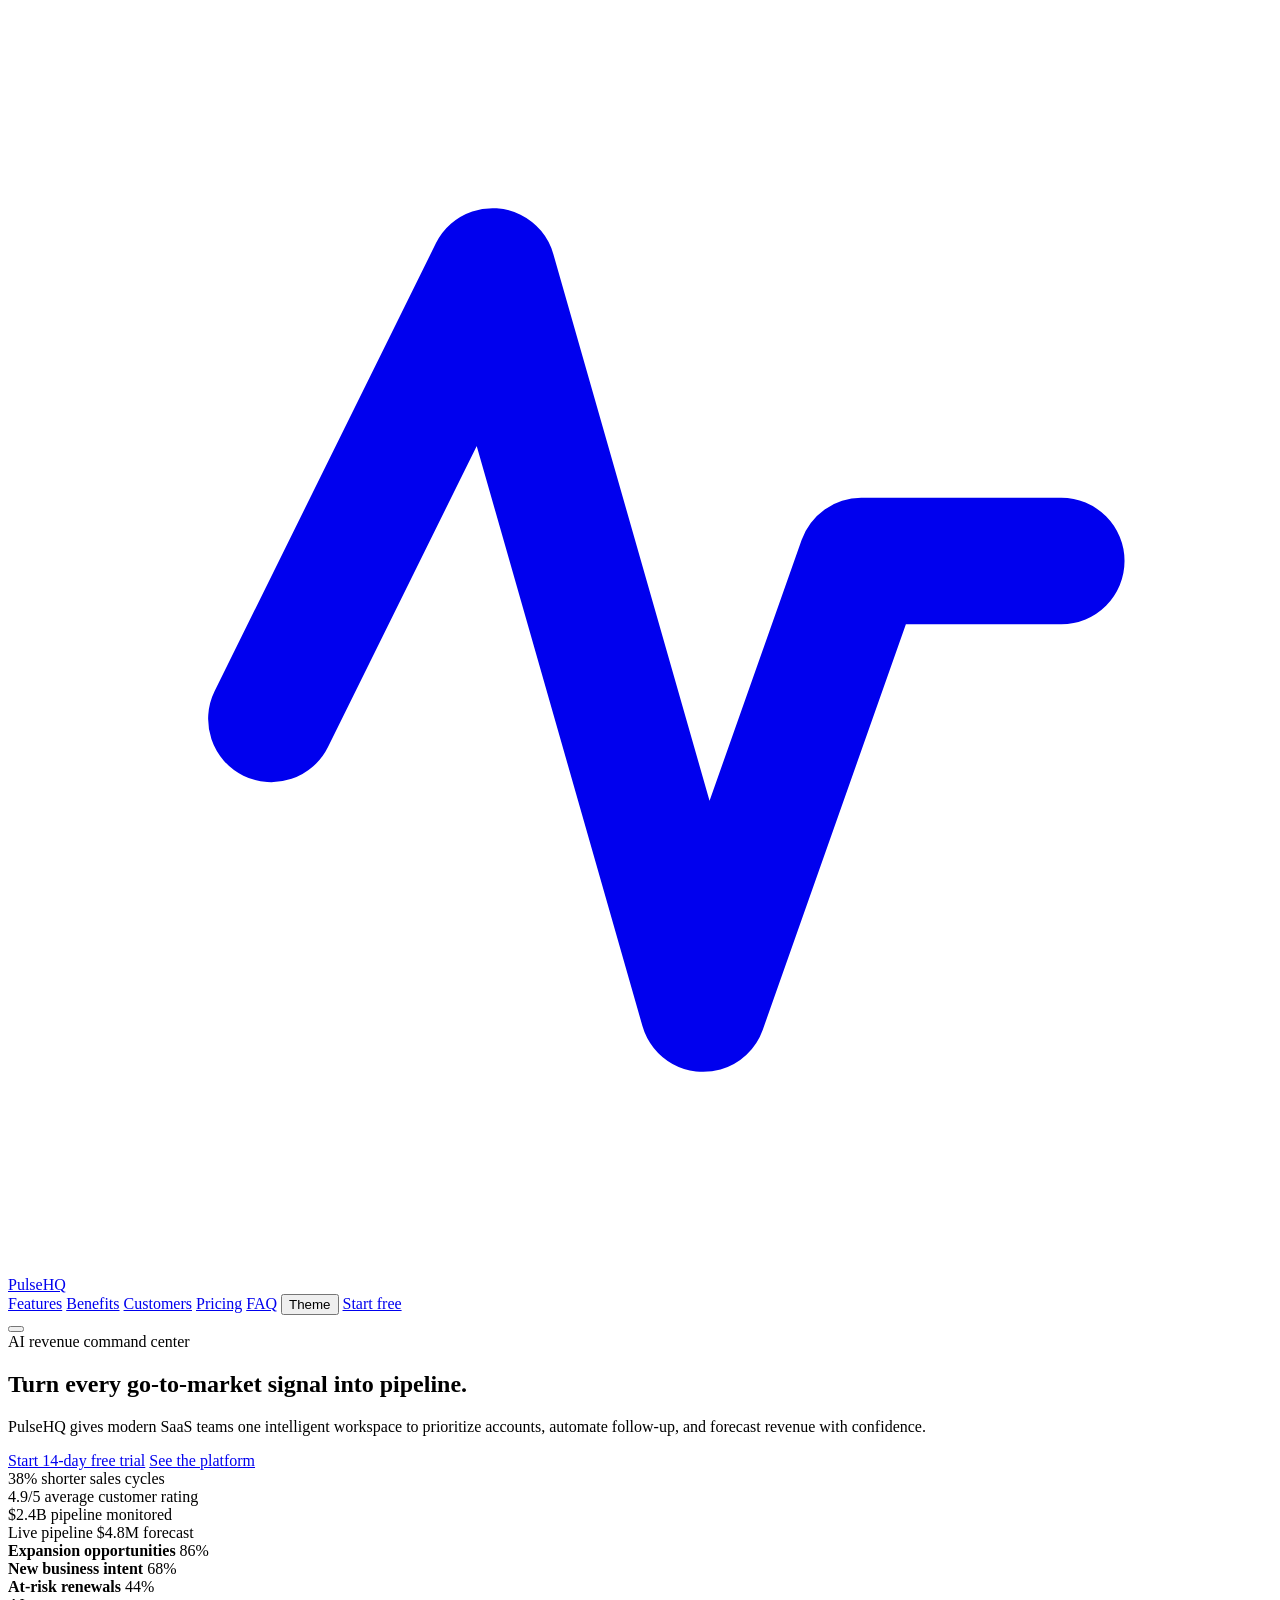
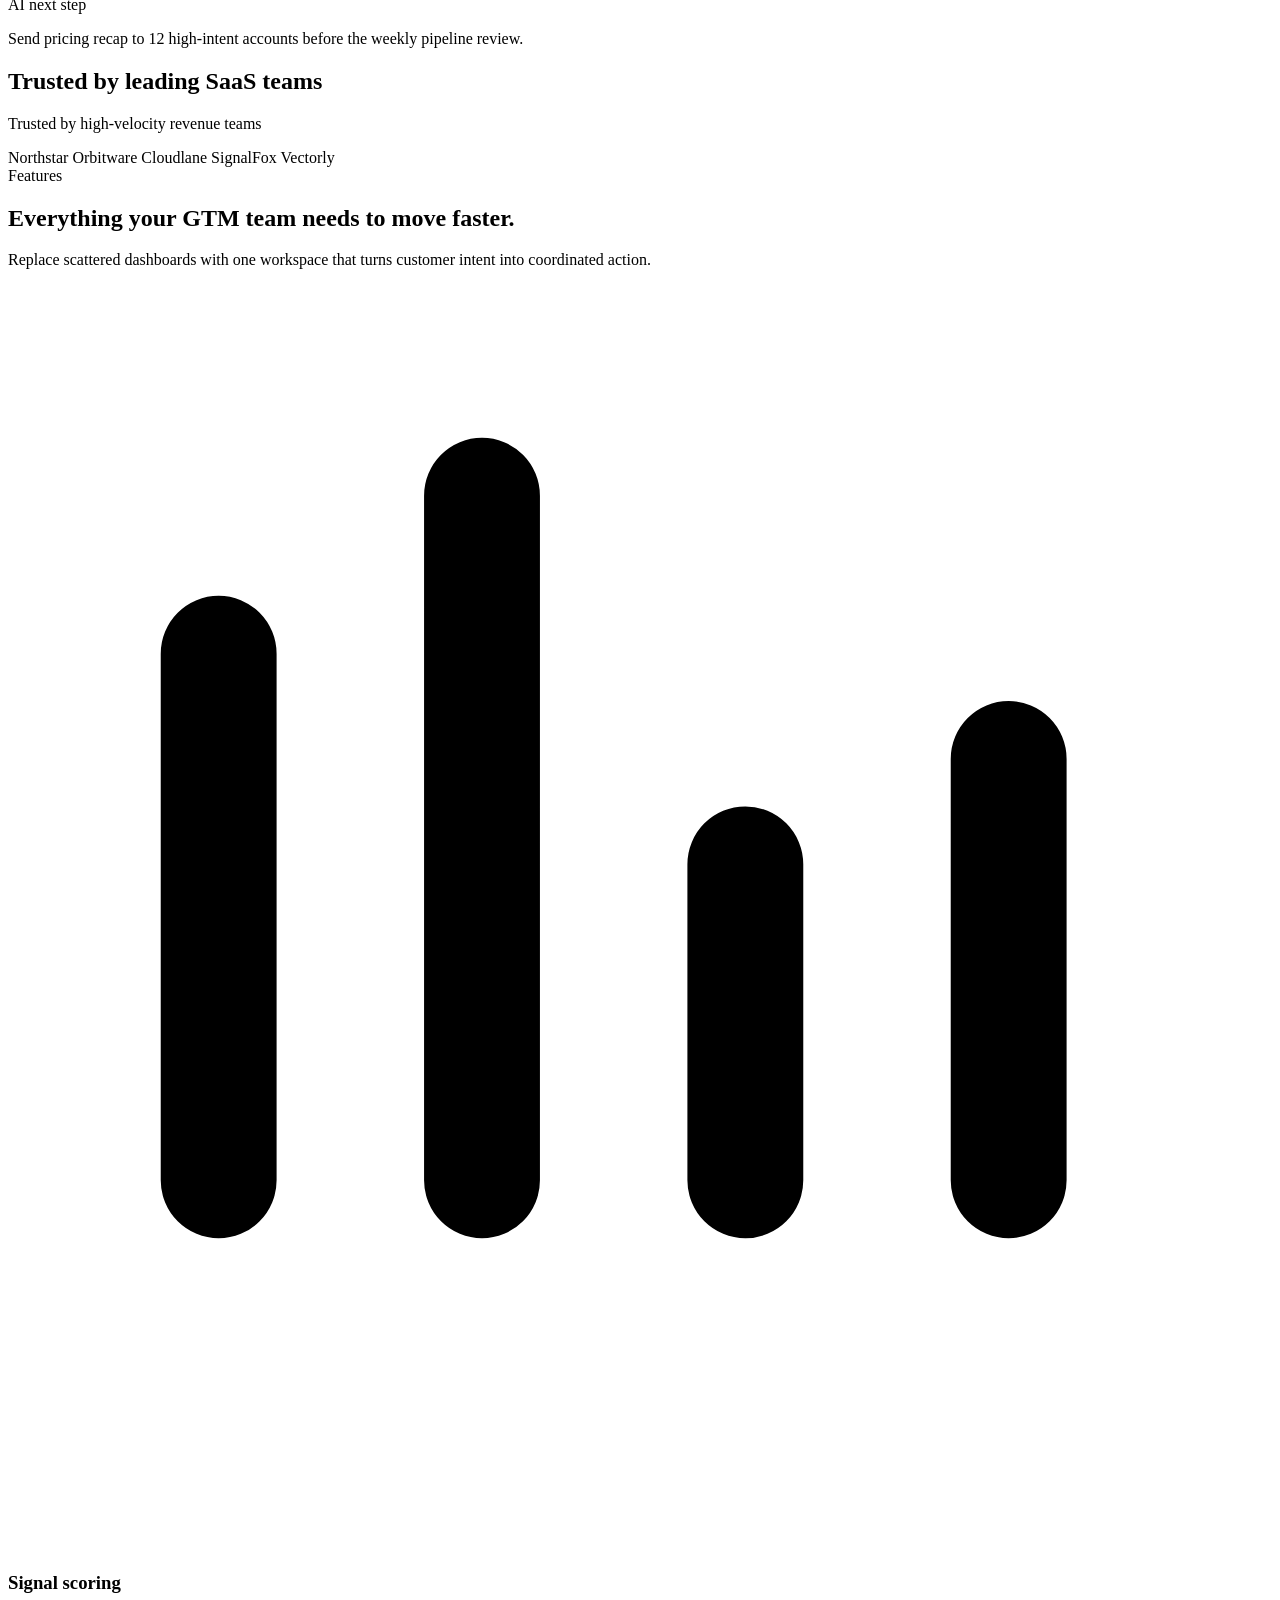
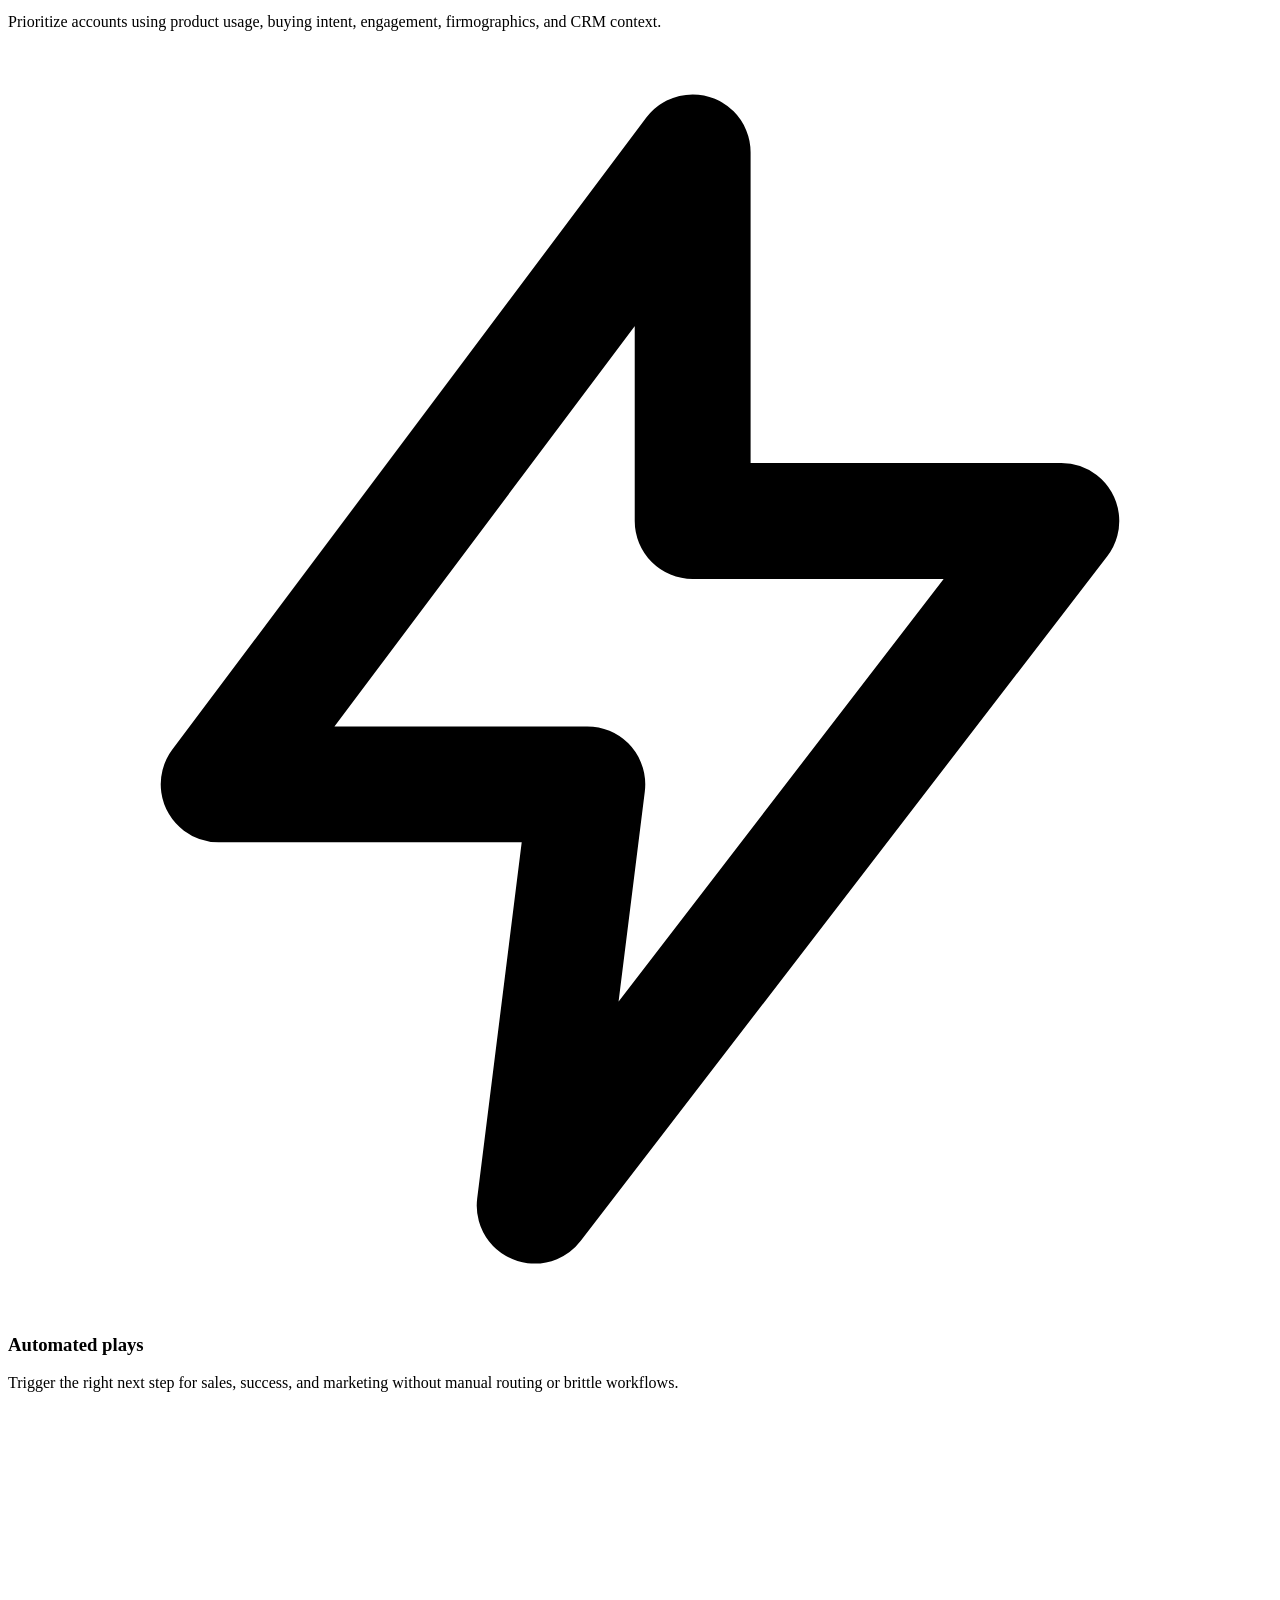
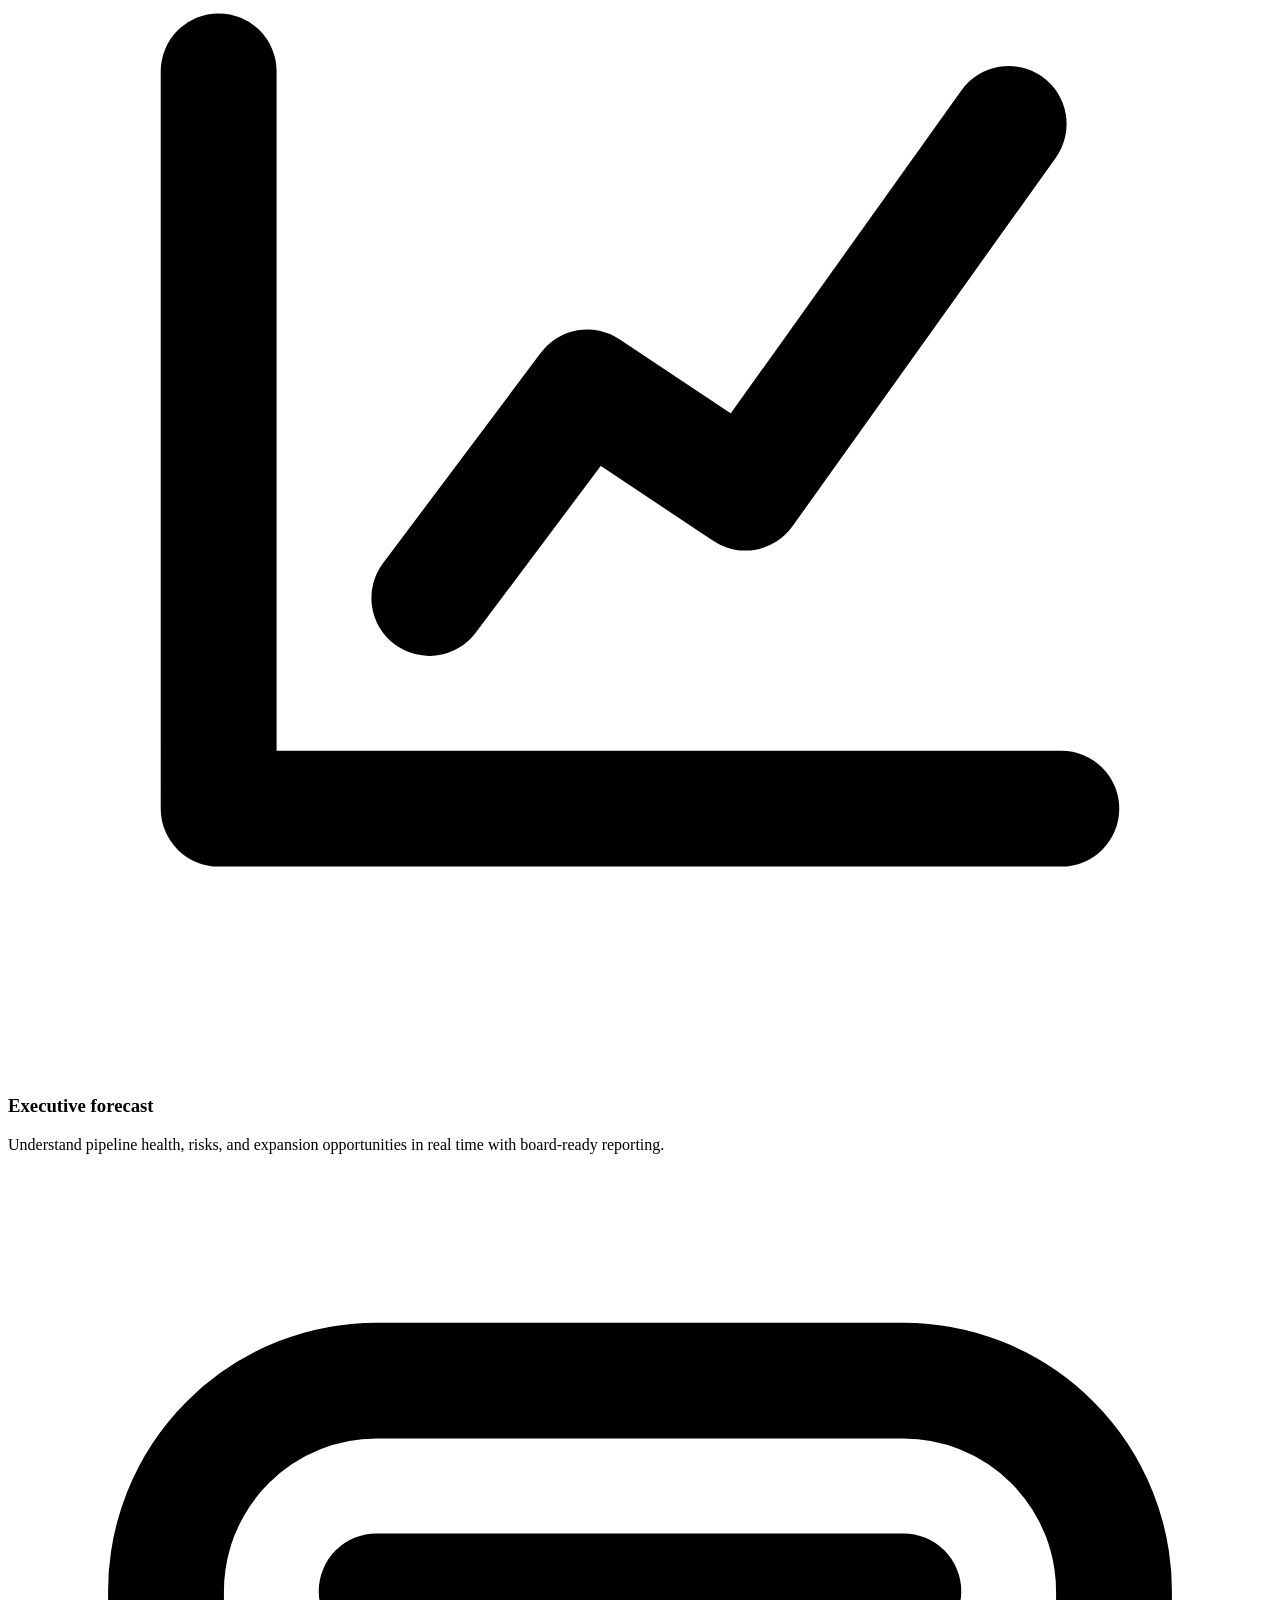
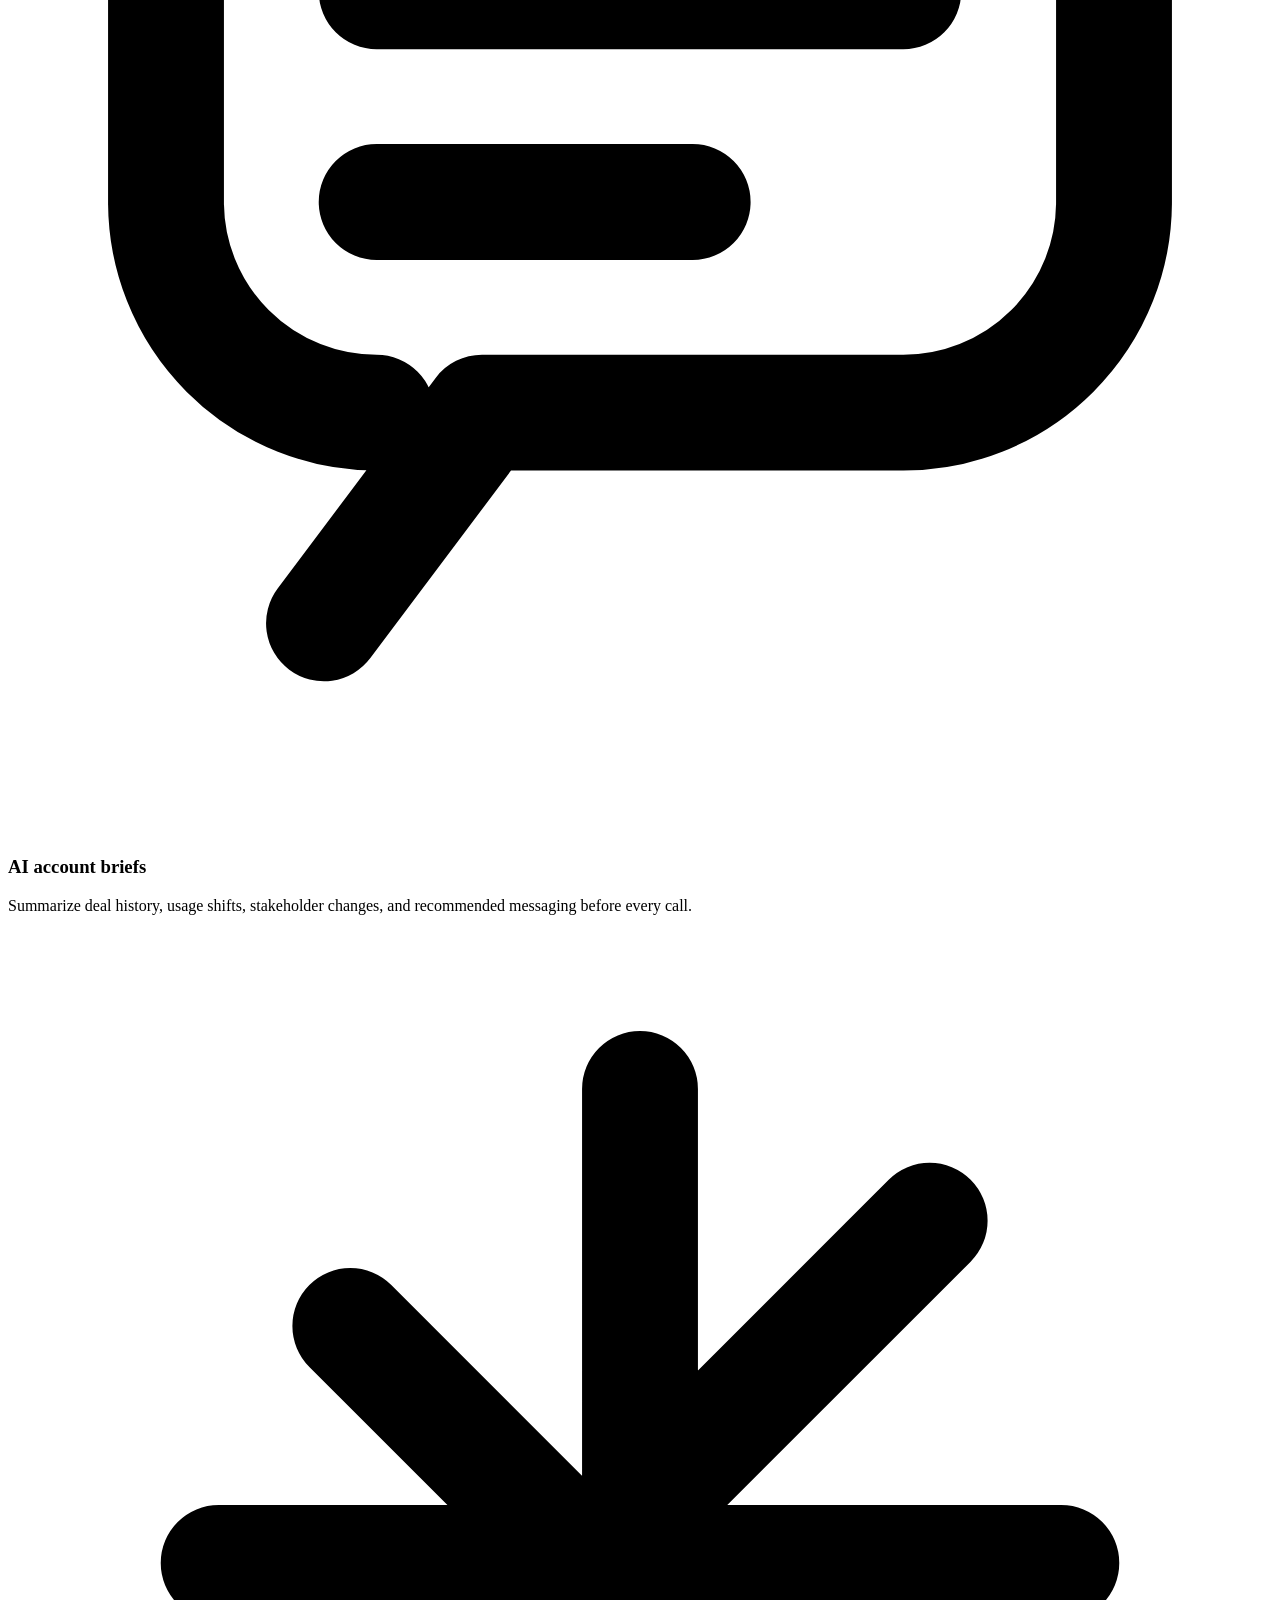
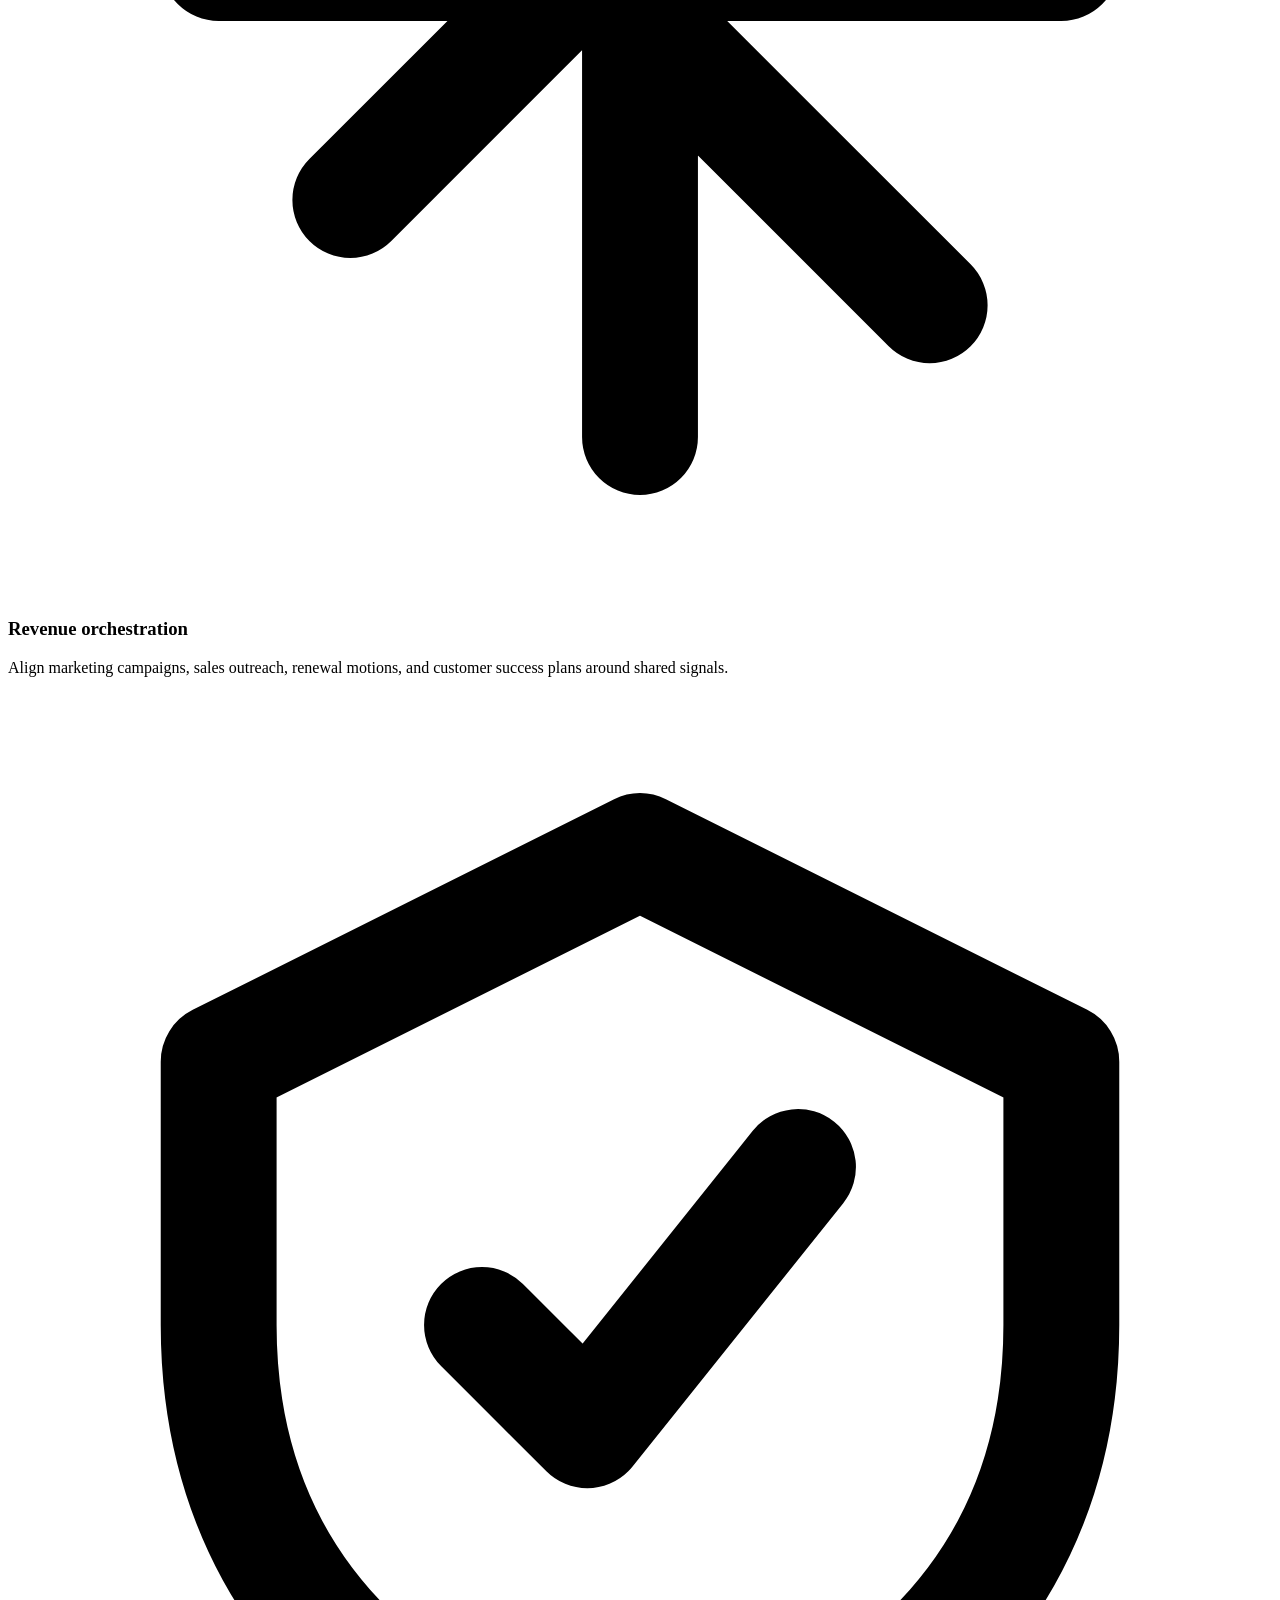
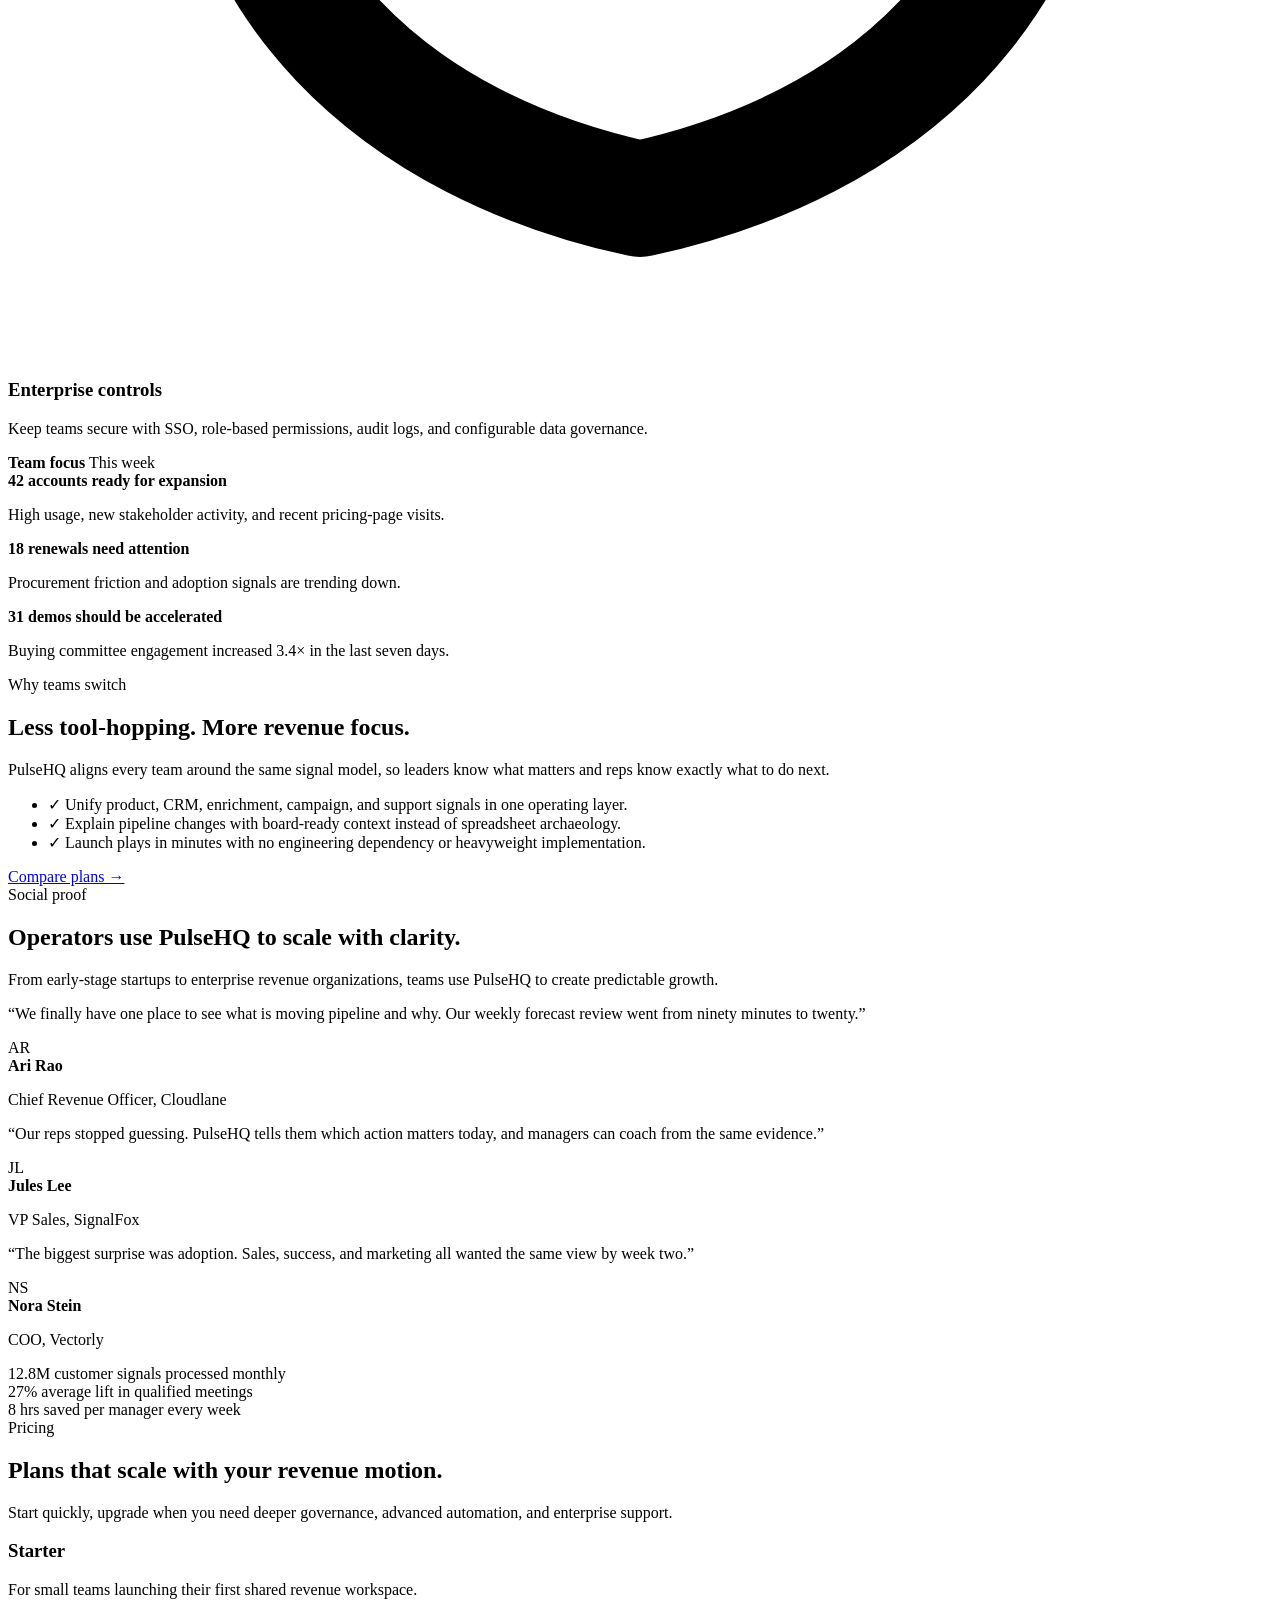
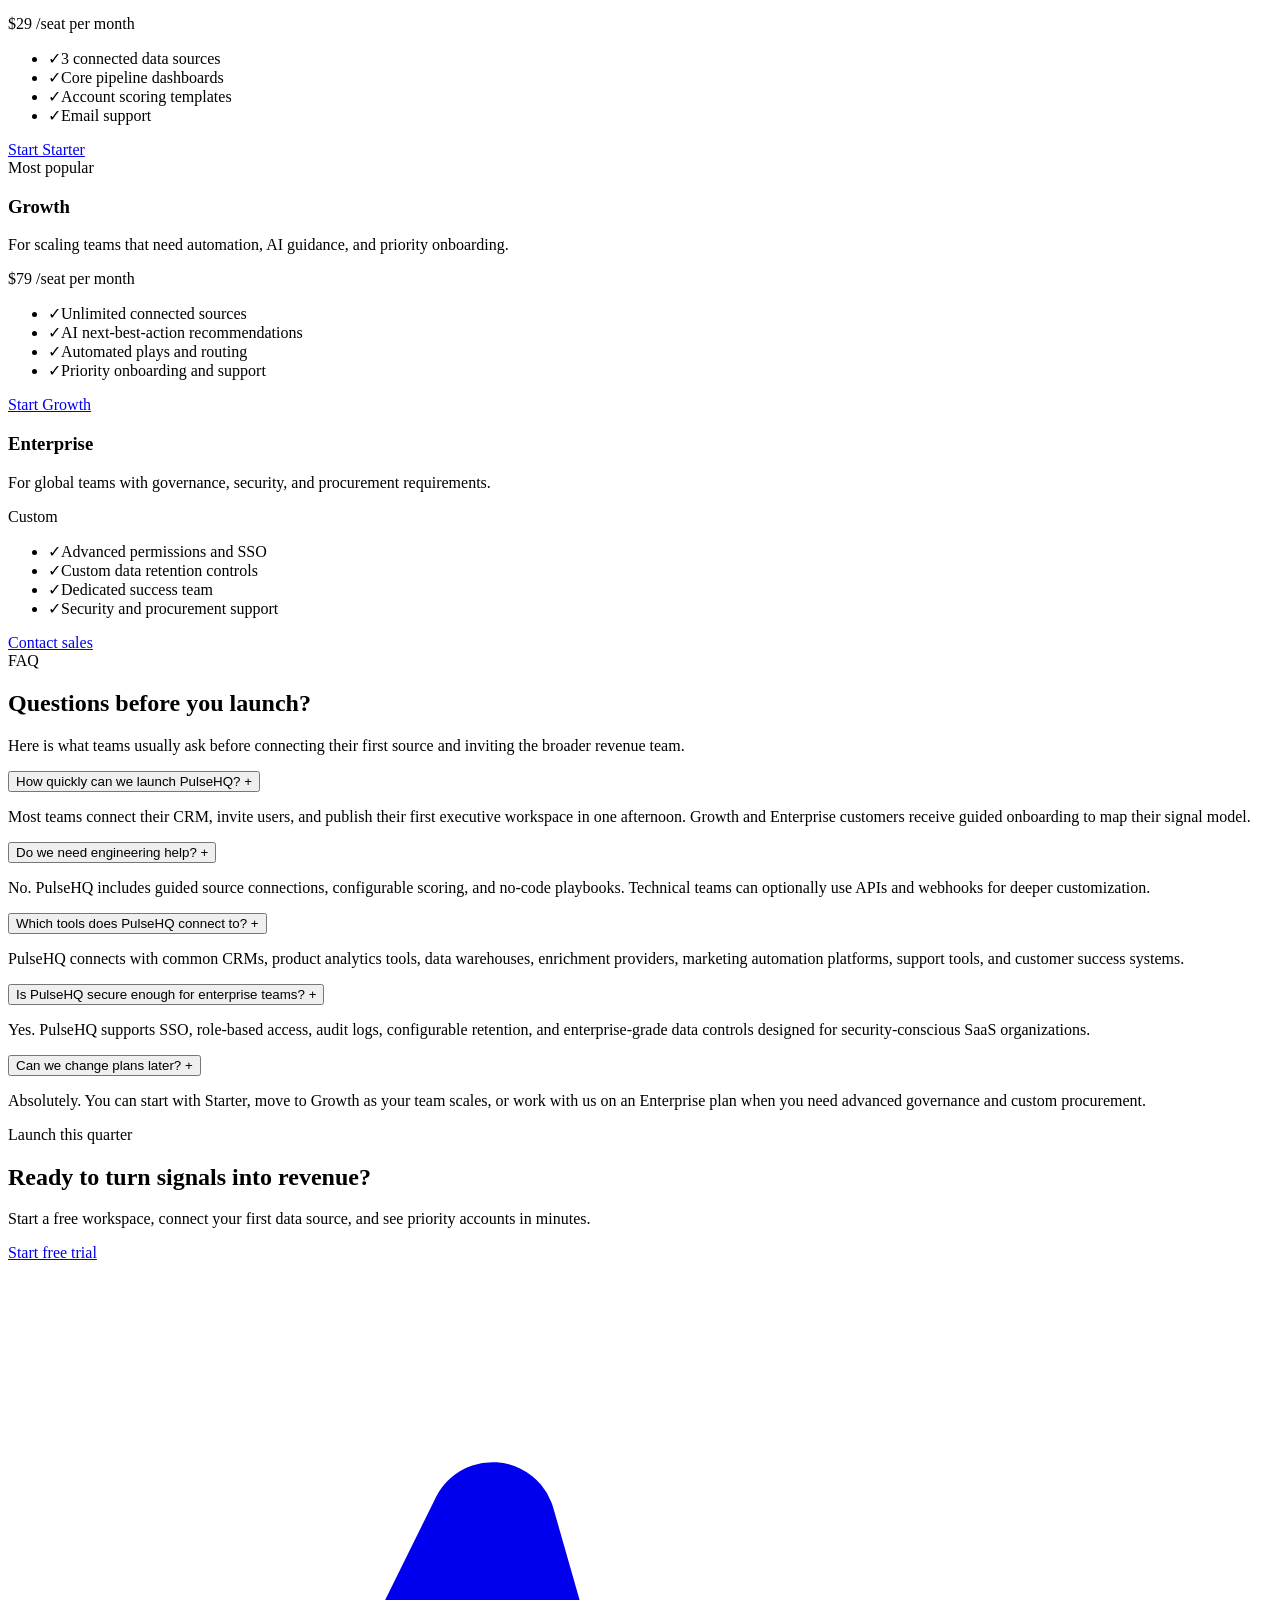
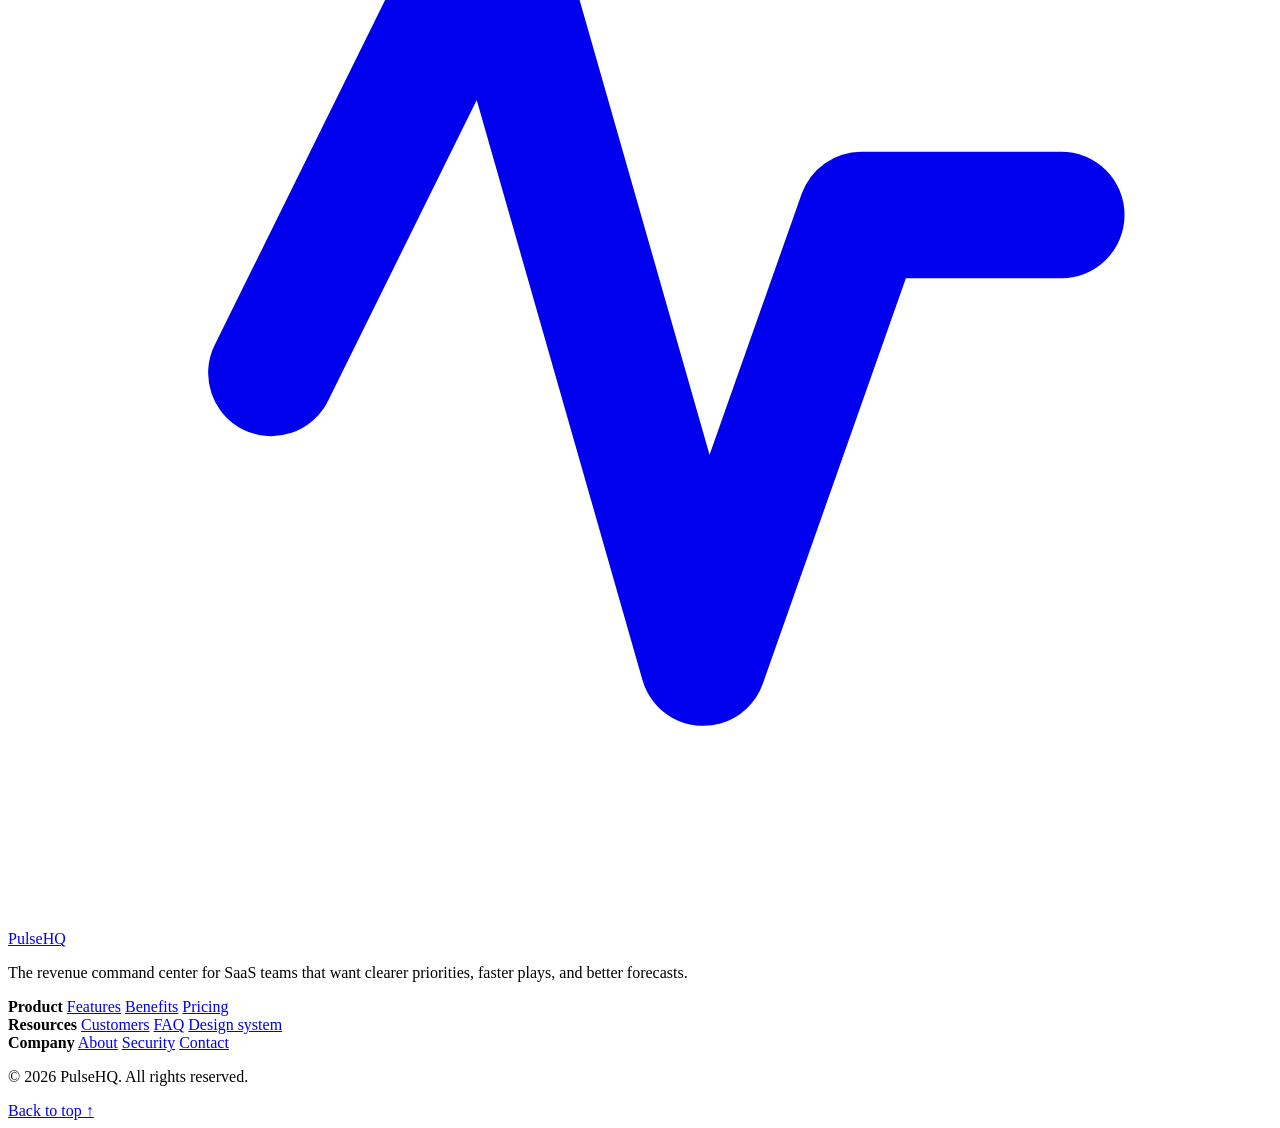
==== commit 2c1007ed: "Publish: prefix root-relative paths with /klar-site-5 for GitHub Pages" ====
--- a/index.html
+++ b/index.html
@@ -1,11 +1,9 @@
-<!DOCTYPE html>
-<html lang="en">
-<head>
-  <meta charset="utf-8" />
-  <meta name="viewport" content="width=device-width, initial-scale=1" />
-  <meta name="description" content="PulseHQ is the AI revenue command center that helps SaaS teams prioritize accounts, automate plays, and forecast pipeline with confidence." />
+<!DOCTYPE html><html lang="en"><head>
+  <meta charset="utf-8">
+  <meta name="viewport" content="width=device-width, initial-scale=1">
+  <meta name="description" content="PulseHQ is the AI revenue command center that helps SaaS teams prioritize accounts, automate plays, and forecast pipeline with confidence.">
   <title>PulseHQ · AI Revenue Command Center for SaaS Teams</title>
-  <link rel="stylesheet" href="/style.css" />
+  <link rel="stylesheet" href="/klar-site-5/style.css">
 </head>
 
 <body>
@@ -14,7 +12,7 @@
       <a class="brand" href="#top" aria-label="PulseHQ home">
         <span class="brand-mark" aria-hidden="true">
           <svg class="size-6" viewBox="0 0 24 24" fill="none" aria-hidden="true">
-            <path d="M5 13.5L9.2 5l4 14 3-8.5H20" stroke="currentColor" stroke-width="2.4" stroke-linecap="round" stroke-linejoin="round"/>
+            <path d="M5 13.5L9.2 5l4 14 3-8.5H20" stroke="currentColor" stroke-width="2.4" stroke-linecap="round" stroke-linejoin="round"></path>
           </svg>
         </span>
         <span>PulseHQ</span>
@@ -148,7 +146,7 @@
             <div class="card__header">
               <span class="icon-card" aria-hidden="true">
                 <svg class="size-6" viewBox="0 0 24 24" fill="none">
-                  <path d="M4 17V7m5 10V4m5 13v-6m5 6V9" stroke="currentColor" stroke-width="2.2" stroke-linecap="round"/>
+                  <path d="M4 17V7m5 10V4m5 13v-6m5 6V9" stroke="currentColor" stroke-width="2.2" stroke-linecap="round"></path>
                 </svg>
               </span>
               <h3 class="card__title">Signal scoring</h3>
@@ -164,7 +162,7 @@
             <div class="card__header">
               <span class="icon-card" aria-hidden="true">
                 <svg class="size-6" viewBox="0 0 24 24" fill="none">
-                  <path d="M13 2L4 14h7l-1 8 10-13h-7l0-7z" stroke="currentColor" stroke-width="2.2" stroke-linejoin="round"/>
+                  <path d="M13 2L4 14h7l-1 8 10-13h-7l0-7z" stroke="currentColor" stroke-width="2.2" stroke-linejoin="round"></path>
                 </svg>
               </span>
               <h3 class="card__title">Automated plays</h3>
@@ -180,7 +178,7 @@
             <div class="card__header">
               <span class="icon-card" aria-hidden="true">
                 <svg class="size-6" viewBox="0 0 24 24" fill="none">
-                  <path d="M4 19V5m0 14h16M8 15l3-4 3 2 5-7" stroke="currentColor" stroke-width="2.2" stroke-linecap="round" stroke-linejoin="round"/>
+                  <path d="M4 19V5m0 14h16M8 15l3-4 3 2 5-7" stroke="currentColor" stroke-width="2.2" stroke-linecap="round" stroke-linejoin="round"></path>
                 </svg>
               </span>
               <h3 class="card__title">Executive forecast</h3>
@@ -196,7 +194,7 @@
             <div class="card__header">
               <span class="icon-card" aria-hidden="true">
                 <svg class="size-6" viewBox="0 0 24 24" fill="none">
-                  <path d="M7 8h10M7 12h6m-7 8l3-4h8a4 4 0 0 0 4-4V8a4 4 0 0 0-4-4H7a4 4 0 0 0-4 4v4a4 4 0 0 0 4 4" stroke="currentColor" stroke-width="2.2" stroke-linecap="round" stroke-linejoin="round"/>
+                  <path d="M7 8h10M7 12h6m-7 8l3-4h8a4 4 0 0 0 4-4V8a4 4 0 0 0-4-4H7a4 4 0 0 0-4 4v4a4 4 0 0 0 4 4" stroke="currentColor" stroke-width="2.2" stroke-linecap="round" stroke-linejoin="round"></path>
                 </svg>
               </span>
               <h3 class="card__title">AI account briefs</h3>
@@ -212,7 +210,7 @@
             <div class="card__header">
               <span class="icon-card" aria-hidden="true">
                 <svg class="size-6" viewBox="0 0 24 24" fill="none">
-                  <path d="M12 3v18m8-9H4m13.5-6.5l-11 11m11 2l-11-11" stroke="currentColor" stroke-width="2.2" stroke-linecap="round"/>
+                  <path d="M12 3v18m8-9H4m13.5-6.5l-11 11m11 2l-11-11" stroke="currentColor" stroke-width="2.2" stroke-linecap="round"></path>
                 </svg>
               </span>
               <h3 class="card__title">Revenue orchestration</h3>
@@ -228,8 +226,8 @@
             <div class="card__header">
               <span class="icon-card" aria-hidden="true">
                 <svg class="size-6" viewBox="0 0 24 24" fill="none">
-                  <path d="M12 3l8 4v5c0 5-3.4 8-8 9-4.6-1-8-4-8-9V7l8-4z" stroke="currentColor" stroke-width="2.2" stroke-linejoin="round"/>
-                  <path d="M9 12l2 2 4-5" stroke="currentColor" stroke-width="2.2" stroke-linecap="round" stroke-linejoin="round"/>
+                  <path d="M12 3l8 4v5c0 5-3.4 8-8 9-4.6-1-8-4-8-9V7l8-4z" stroke="currentColor" stroke-width="2.2" stroke-linejoin="round"></path>
+                  <path d="M9 12l2 2 4-5" stroke="currentColor" stroke-width="2.2" stroke-linecap="round" stroke-linejoin="round"></path>
                 </svg>
               </span>
               <h3 class="card__title">Enterprise controls</h3>
@@ -569,7 +567,7 @@
           <a class="brand" href="#top" aria-label="PulseHQ home">
             <span class="brand-mark" aria-hidden="true">
               <svg class="size-6" viewBox="0 0 24 24" fill="none" aria-hidden="true">
-                <path d="M5 13.5L9.2 5l4 14 3-8.5H20" stroke="currentColor" stroke-width="2.4" stroke-linecap="round" stroke-linejoin="round"/>
+                <path d="M5 13.5L9.2 5l4 14 3-8.5H20" stroke="currentColor" stroke-width="2.4" stroke-linecap="round" stroke-linejoin="round"></path>
               </svg>
             </span>
             <span>PulseHQ</span>
@@ -609,5 +607,6 @@
   </footer>
 
   <script src="script.js"></script>
-</body>
-</html>
+
+
+</body></html>
